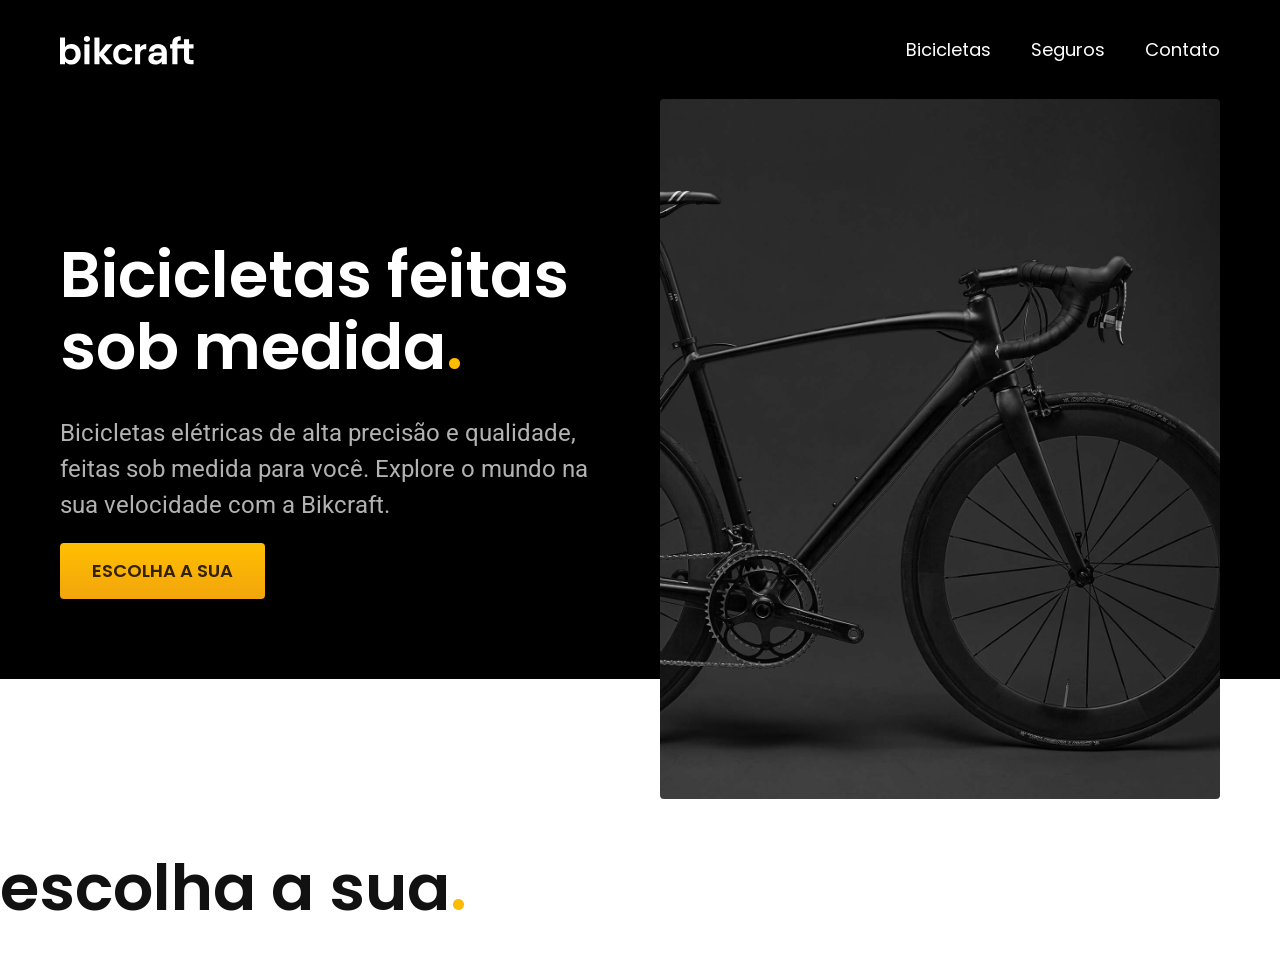
==== index.html @ b9578c93 "início do main e criação de css utilitário" ====
<!DOCTYPE html>
<html lang="pt-br">

<head>
    <meta charset="UTF-8">
    <meta name="viewport" content="width=device-width, initial-scale=1.0">
    <meta name="description"
        content="Bicicletas elétricas de alta precisão e qualidade, feitas sob medida para o cliente. Explore o mundo na sua velocidade com a Bikcraft.">
    <title>Bikcraft - Bicicletas Elétricas</title>
    <link rel="stylesheet" href="./css/style.css">
    <link rel="preconnect" href="https://fonts.googleapis.com">
    <link rel="preconnect" href="https://fonts.gstatic.com" crossorigin>
    <link href="https://fonts.googleapis.com/css2?family=Poppins:ital,wght@0,100;0,200;0,300;0,400;0,500;0,600;0,700;0,800;0,900;1,100;1,200;1,300;1,400;1,500;1,600;1,700;1,800;1,900&family=Roboto:ital,wght@0,100..900;1,100..900&display=swap" rel="stylesheet">
</head>

<body>
    <header class="header-bg">
        <div class="header">
            <a href="./">
                <img src="./img/bikcraft.svg" alt="Bikcraft">
            </a>

            <nav aria-label="primária">
                <ul class="header_menu cor-0">
                    <li><a href="./bicicletas.html">Bicicletas</a></li>
                    <li><a href="./seguros.html">Seguros</a></li>
                    <li><a href="./contato.html">Contato</a></li>
                </ul>
            </nav>
        </div>

    </header>
    <main class="introducao-bg">
        <div class="introducao">
            <div class="introducao_conteudo">
                <h1 class="texto-grande cor-0">Bicicletas feitas sob medida<span class="cor-p1">.</span></h1>
                <p class="texto-medio cor-5">Bicicletas elétricas de alta precisão e qualidade, feitas sob medida para você. Explore o mundo na sua velocidade com a Bikcraft.</p>
                <a class="button" href="./bicicletas.html">Escolha a sua</a>
            </div>
            <div>
                <img src="./img/fotos/introducao.jpg" alt="Bicicleta elétrica preta.">
            </div>
        </div>

    </main>

    <h2 class="texto-grande">escolha a sua<span class="cor-p1">.</span></h2>
</body>

</html>
---- css/style.css ----
@import "./global/global.css";
@import "./utilidades/tipografia.css";
@import "./utilidades/cores.css";

@import "./global/header.css";

/* Utilidades */

@import "./utilidades/componentes.css";

/* Home */

@import "./home/introducao.css";
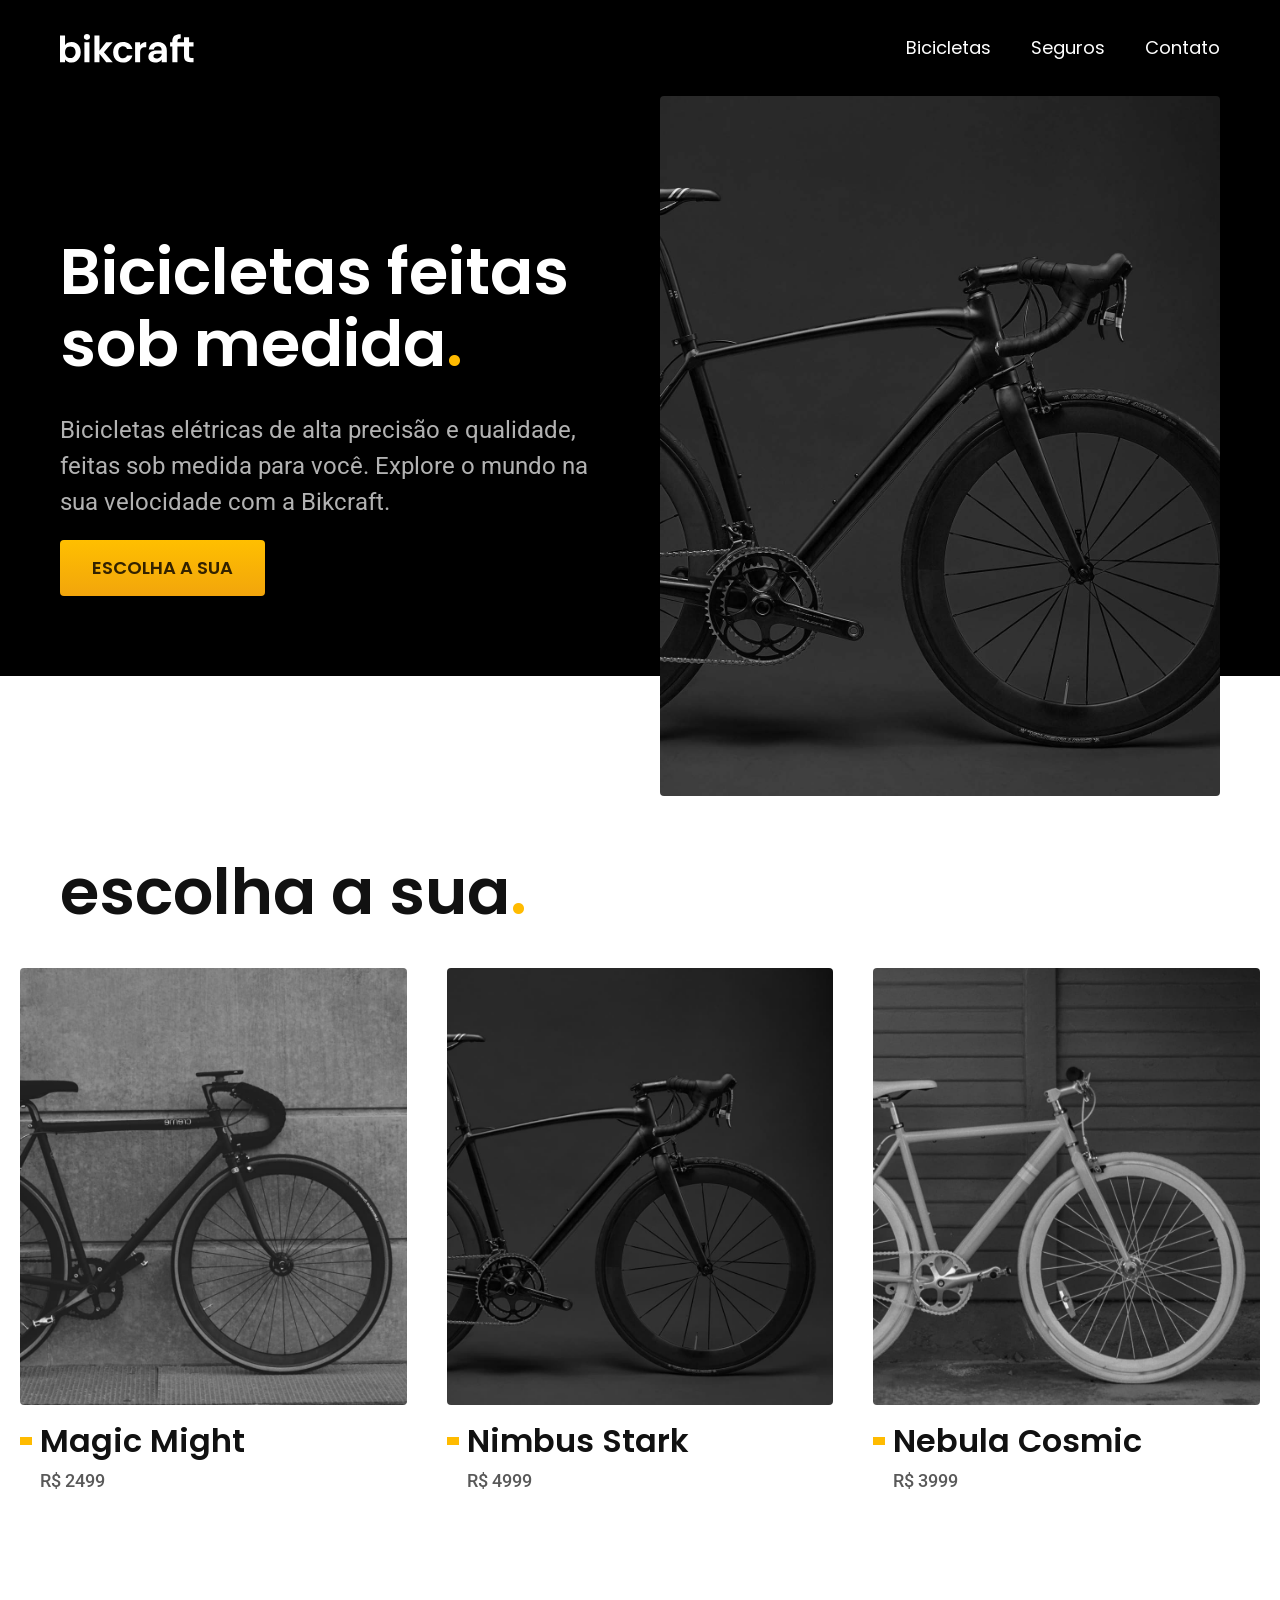
==== commit 01547e8b: "atualização de css reutilizavel e criação da lista de bicicletas da home" ====
--- a/index.html
+++ b/index.html
@@ -15,13 +15,13 @@
 
 <body>
     <header class="header-bg">
-        <div class="header">
+        <div class="container header">
             <a href="./">
                 <img src="./img/bikcraft.svg" alt="Bikcraft">
             </a>
 
             <nav aria-label="primária">
-                <ul class="header_menu cor-0">
+                <ul class="header_menu font-1-m cor-0">
                     <li><a href="./bicicletas.html">Bicicletas</a></li>
                     <li><a href="./seguros.html">Seguros</a></li>
                     <li><a href="./contato.html">Contato</a></li>
@@ -31,10 +31,10 @@
 
     </header>
     <main class="introducao-bg">
-        <div class="introducao">
+        <div class="container introducao">
             <div class="introducao_conteudo">
-                <h1 class="texto-grande cor-0">Bicicletas feitas sob medida<span class="cor-p1">.</span></h1>
-                <p class="texto-medio cor-5">Bicicletas elétricas de alta precisão e qualidade, feitas sob medida para você. Explore o mundo na sua velocidade com a Bikcraft.</p>
+                <h1 class="font-1-xxl cor-0">Bicicletas feitas sob medida<span class="cor-p1">.</span></h1>
+                <p class="font-2-l cor-5">Bicicletas elétricas de alta precisão e qualidade, feitas sob medida para você. Explore o mundo na sua velocidade com a Bikcraft.</p>
                 <a class="button" href="./bicicletas.html">Escolha a sua</a>
             </div>
             <div>
@@ -44,7 +44,33 @@
 
     </main>
 
-    <h2 class="texto-grande">escolha a sua<span class="cor-p1">.</span></h2>
+    <article class="bicicletas-lista">
+        <h2 class="container font-1-xxl">escolha a sua<span class="cor-p1">.</span></h2>
+        <ul>
+            <li>
+                <a href="./bicicletas/magic.html">
+                    <img src="./img/bicicletas/magic-home.jpg" alt="Bicicleta preta">
+                    <h3 class="font-1-xl">Magic Might</h3>
+                    <span class="font-2-m cor-8">R$ 2499</span>
+                </a>
+            </li>
+            <li>
+                <a href="./bicicletas/nimbus.html">
+                    <img src="./img/bicicletas/nimbus-home.jpg" alt="Bicicleta preta">
+                    <h3 class="font-1-xl">Nimbus Stark</h3>
+                    <span class="font-2-m cor-8">R$ 4999</span>
+                </a>
+            </li>
+            <li>
+                <a href="./bicicletas/nebula.html">
+                    <img src="./img/bicicletas/nebula-home.jpg" alt="Bicicleta branca">
+                    <h3 class="font-1-xl">Nebula Cosmic</h3>
+                    <span class="font-2-m cor-8">R$ 3999</span>
+                </a>
+            </li>
+        </ul>
+    </article>
+    
 </body>
 
 </html>
--- a/css/style.css
+++ b/css/style.css
@@ -5,9 +5,10 @@
 @import "./global/header.css";
 
 /* Utilidades */
-
 @import "./utilidades/componentes.css";
 
 /* Home */
+@import "./home/introducao.css";
 
-@import "./home/introducao.css";
+/* Bicicletas */
+@import "./bicicletas/bicicletas-lista.css";
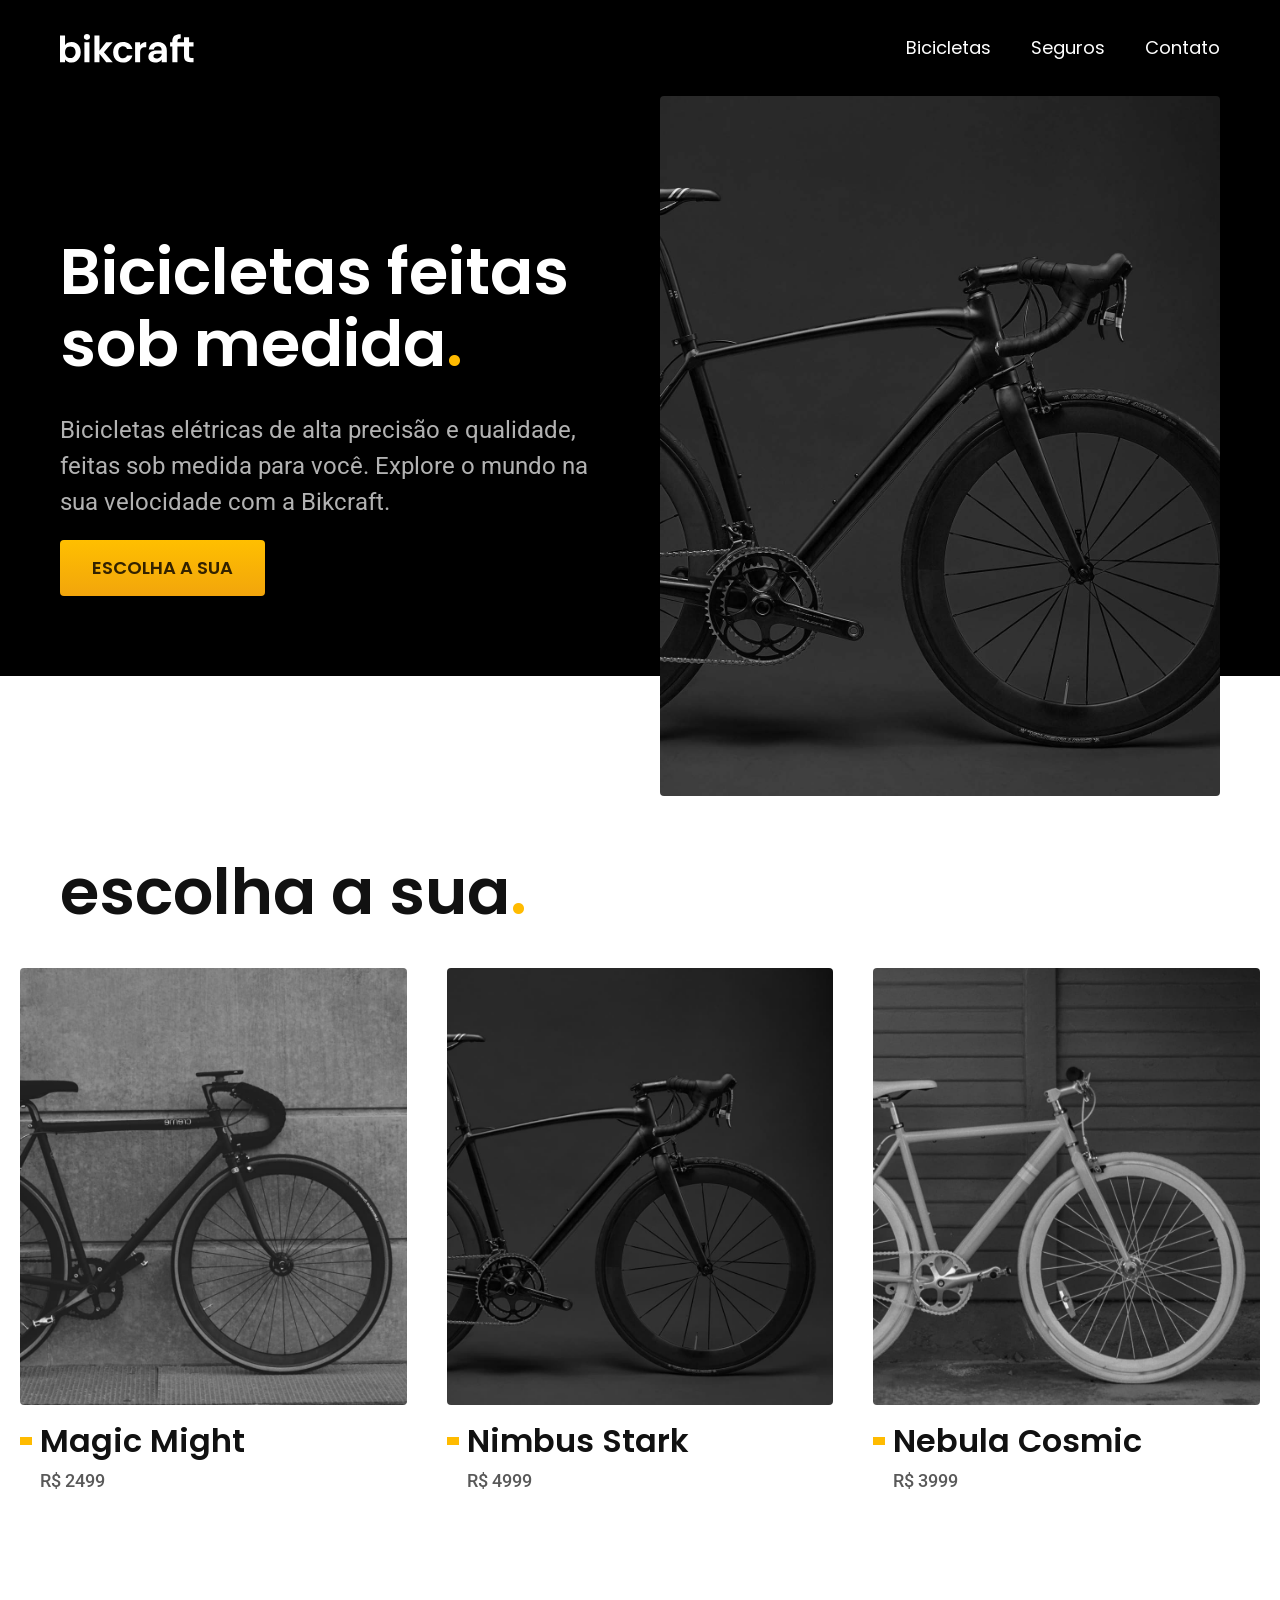
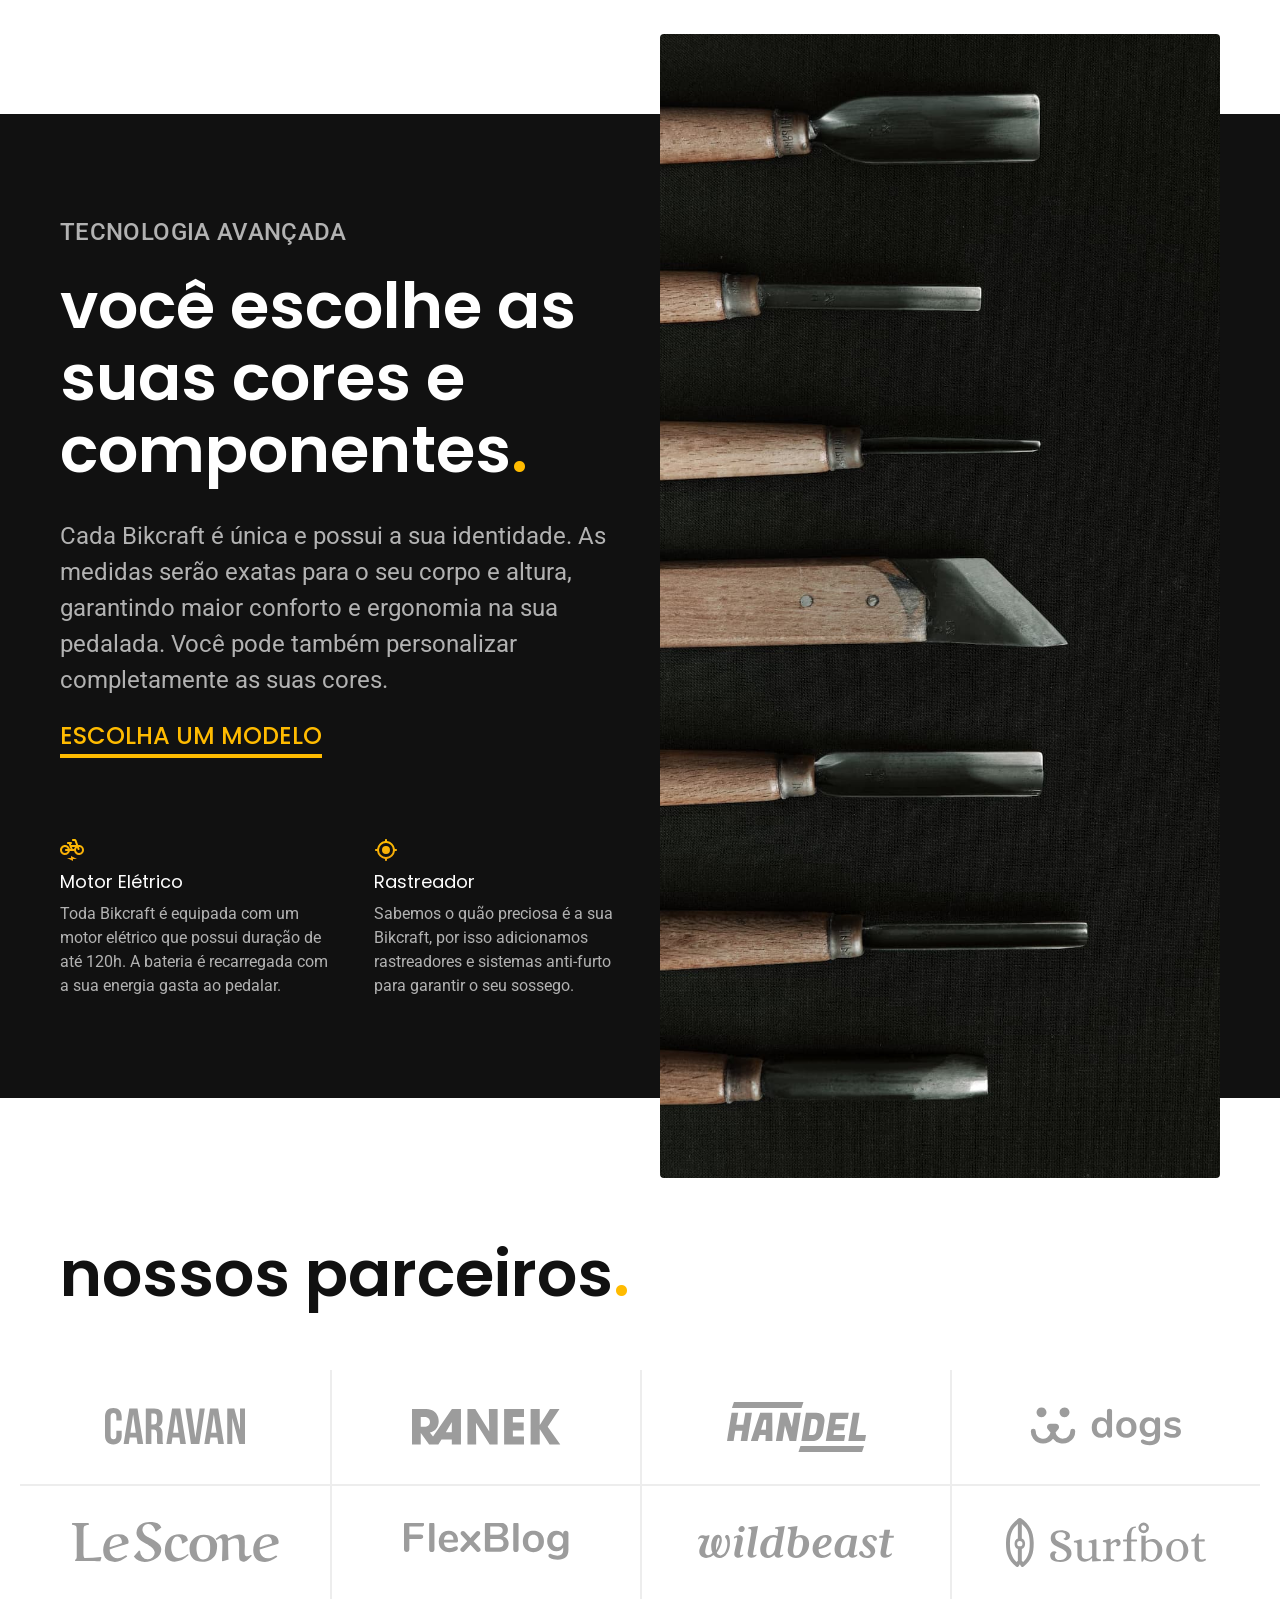
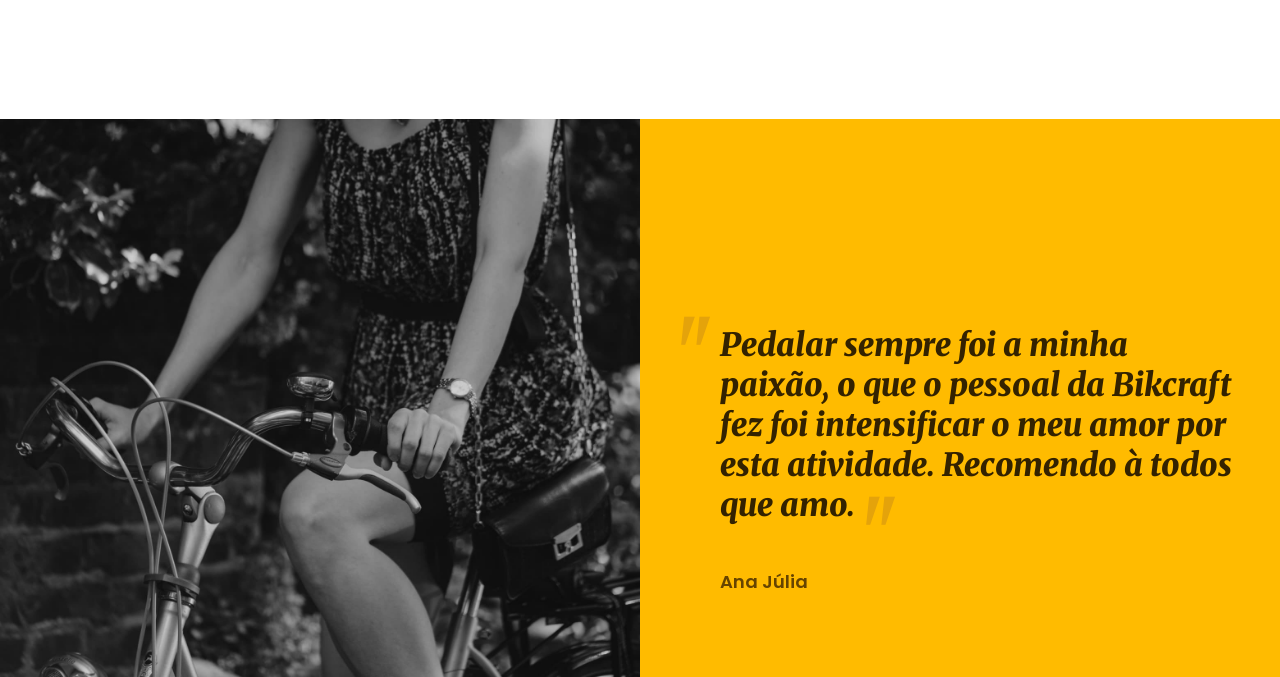
==== commit 8efa004d: "fim da parte tecnologia, parceiros e depoimento" ====
--- a/index.html
+++ b/index.html
@@ -9,8 +9,8 @@
     <title>Bikcraft - Bicicletas Elétricas</title>
     <link rel="stylesheet" href="./css/style.css">
     <link rel="preconnect" href="https://fonts.googleapis.com">
-    <link rel="preconnect" href="https://fonts.gstatic.com" crossorigin>
-    <link href="https://fonts.googleapis.com/css2?family=Poppins:ital,wght@0,100;0,200;0,300;0,400;0,500;0,600;0,700;0,800;0,900;1,100;1,200;1,300;1,400;1,500;1,600;1,700;1,800;1,900&family=Roboto:ital,wght@0,100..900;1,100..900&display=swap" rel="stylesheet">
+<link rel="preconnect" href="https://fonts.gstatic.com" crossorigin>
+<link href="https://fonts.googleapis.com/css2?family=Merriweather:ital,opsz,wght@0,18..144,300..900;1,18..144,300..900&family=Poppins:ital,wght@0,100;0,200;0,300;0,400;0,500;0,600;0,700;0,800;0,900;1,100;1,200;1,300;1,400;1,500;1,600;1,700;1,800;1,900&family=Roboto:ital,wght@0,100..900;1,100..900&display=swap" rel="stylesheet">
 </head>
 
 <body>
@@ -70,6 +70,59 @@
             </li>
         </ul>
     </article>
+
+    <article class="tecnologia-bg">
+        <div class="container tecnologia">
+            <div class="tecnologia_conteudo">
+                <span class="tecnologia_conteudo_span font-2-l-b cor-5">Tecnologia Avançada</span>
+                <h2 class="tecnologia_conteudo_title font-1-xxl cor-0">você escolhe as suas cores e componentes<span class="cor-p1">.</span></h2>
+                <p class="tecnologia_conteudo_text font-2-l cor-5">Cada Bikcraft é única e possui a sua identidade. As medidas serão exatas para o seu corpo e altura, garantindo maior conforto e ergonomia na sua pedalada. Você pode também personalizar completamente as suas cores.</p>
+                <a class="tecnologia_conteudo_link" href="./bicicletas.html">Escolha um modelo</a>
+                <div class="tecnologia_conteudo_vantagens">
+                    <div>
+                        <img class="tecnologia_conteudo_vantagens_image" src="./img/icones/eletrica.svg" alt="">
+                        <h3 class="tecnologia_conteudo_vantagens_title font-1-m cor-0">Motor Elétrico</h3>
+                        <p class="font-2-s cor-5">Toda Bikcraft é equipada com um motor elétrico que possui duração de até 120h. A bateria é recarregada com a sua energia gasta ao pedalar.</p>
+                    </div>
+                    <div>
+                        <img class="tecnologia_conteudo_vantagens_image" src="./img/icones/rastreador.svg" alt="">
+                        <h3 class="tecnologia_conteudo_vantagens_title font-1-m cor-0">Rastreador</h3>
+                        <p class="font-2-s cor-5">Sabemos o quão preciosa é a sua Bikcraft, por isso adicionamos rastreadores e sistemas anti-furto para garantir o seu sossego.</p>
+                    </div>
+                </div>
+            </div>
+            <div class="tecnologia_image">
+                <img src="./img/fotos/tecnologia.jpg" alt="">
+            </div>
+
+        </div>
+    </article>
+    <section class="parceiros" aria-label="Nossos Parceiros">
+        <h2 class="container font-1-xxl">nossos parceiros<span class="cor-p1">.</span></h2>
+        <ul>
+            <li><img src="./img/parceiros/caravan.svg" alt="Caravan"></li>
+            <li><img src="./img/parceiros/ranek.svg" alt="Ranek"></li>
+            <li><img src="./img/parceiros/handel.svg" alt="Handel"></li>
+            <li><img src="./img/parceiros/dogs.svg" alt="Dogs"></li>
+            <li><img src="./img/parceiros/lescone.svg" alt="LeScone"></li>
+            <li><img src="./img/parceiros/flexblog.svg" alt="FlexBlog"></li>
+            <li><img src="./img/parceiros/wildbeast.svg" alt="Wildbeast"></li>
+            <li><img src="./img/parceiros/surfbot.svg" alt="Surfbot"></li>
+        </ul>
+        
+    </section>
+    <section class="depoimento" aria-label="Depoimento">
+        <div>
+            <img src="./img/fotos/depoimento.jpg" alt="Pessoa pedalando uma bicicleta Bikcraft">
+        </div>
+        <div class="depoimento_conteudo">
+            <blockquote class="font-1-xl cor-p5">
+                <p>Pedalar sempre foi a minha paixão, o que o pessoal da Bikcraft fez foi intensificar o meu amor por esta atividade. Recomendo à todos que amo.
+                </p>
+                <span class="font-1-m-b cor-p4">Ana Júlia</span>
+            </blockquote>
+        </div>
+    </section>
     
 </body>
 
--- a/css/style.css
+++ b/css/style.css
@@ -9,6 +9,9 @@
 
 /* Home */
 @import "./home/introducao.css";
+@import "./home/tecnologia.css";
+@import "./home/parceiros.css";
+@import "./home/depoimento.css";
 
 /* Bicicletas */
 @import "./bicicletas/bicicletas-lista.css";
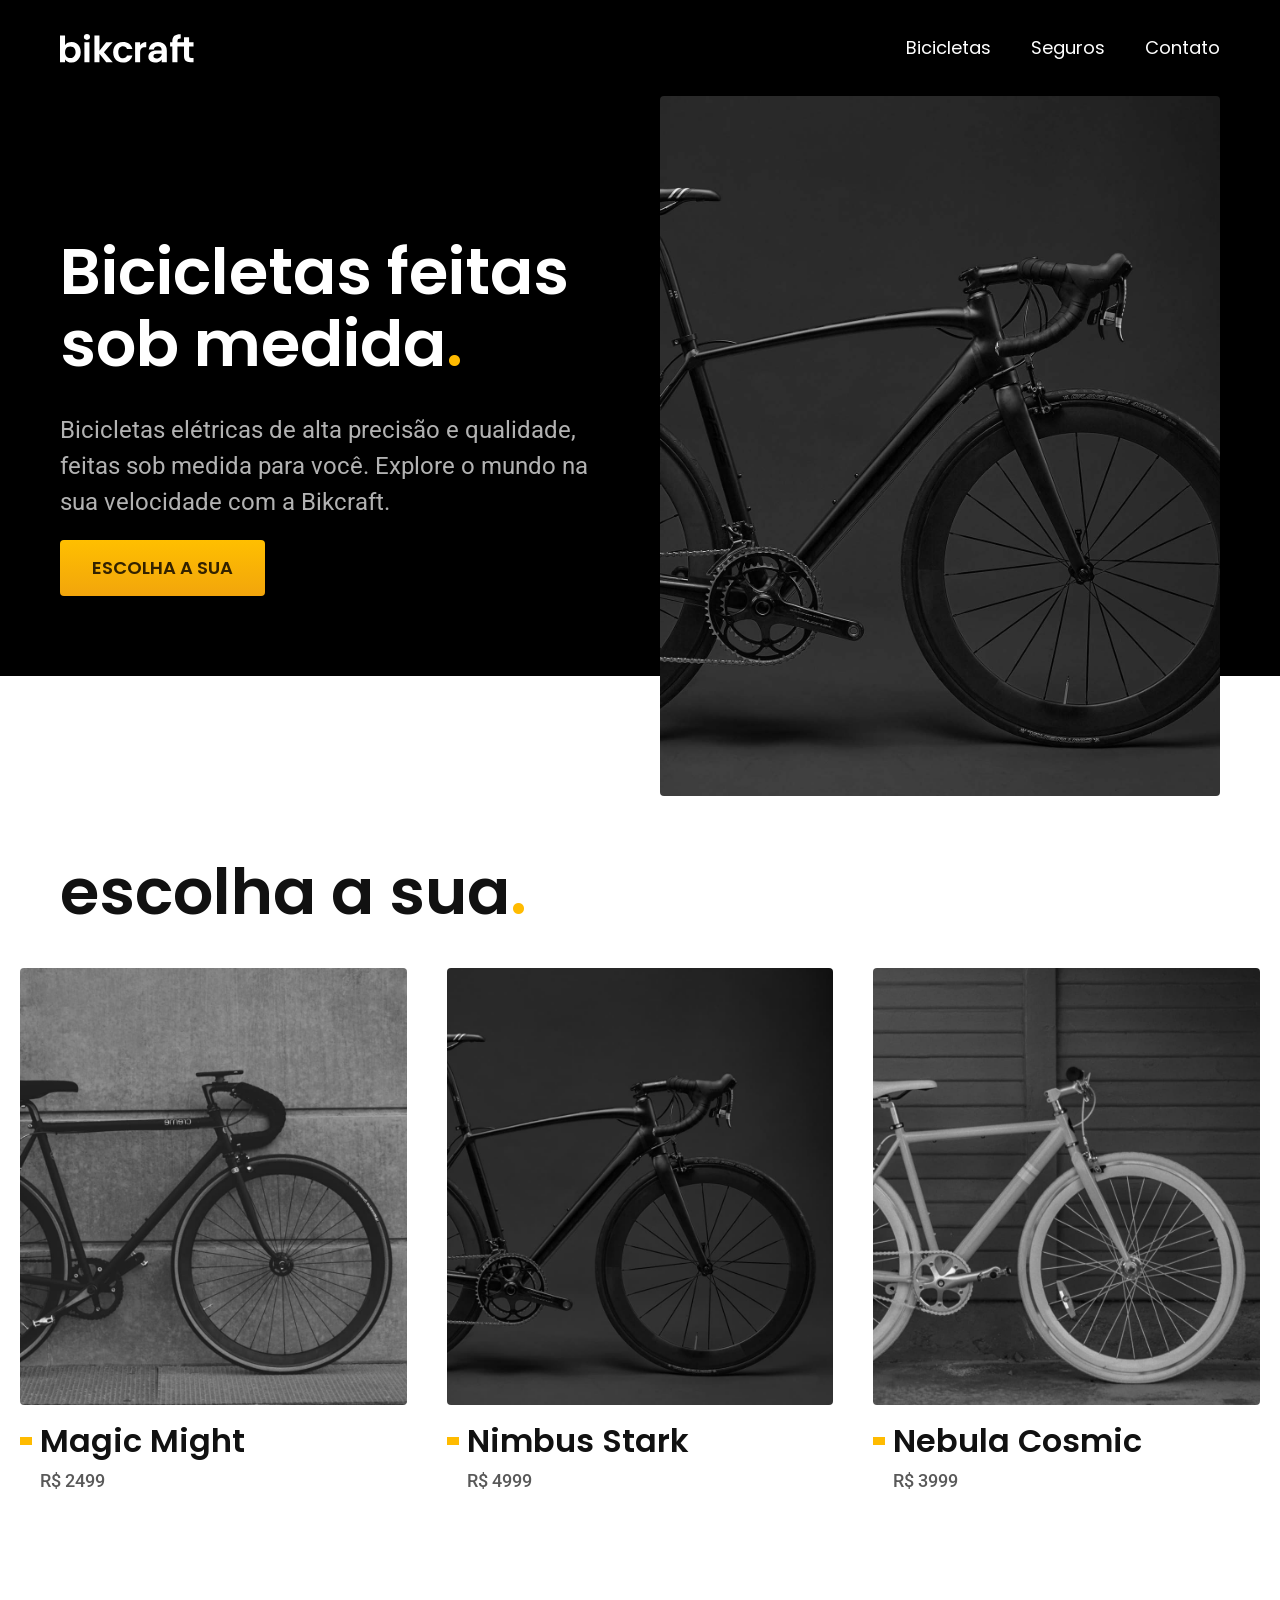
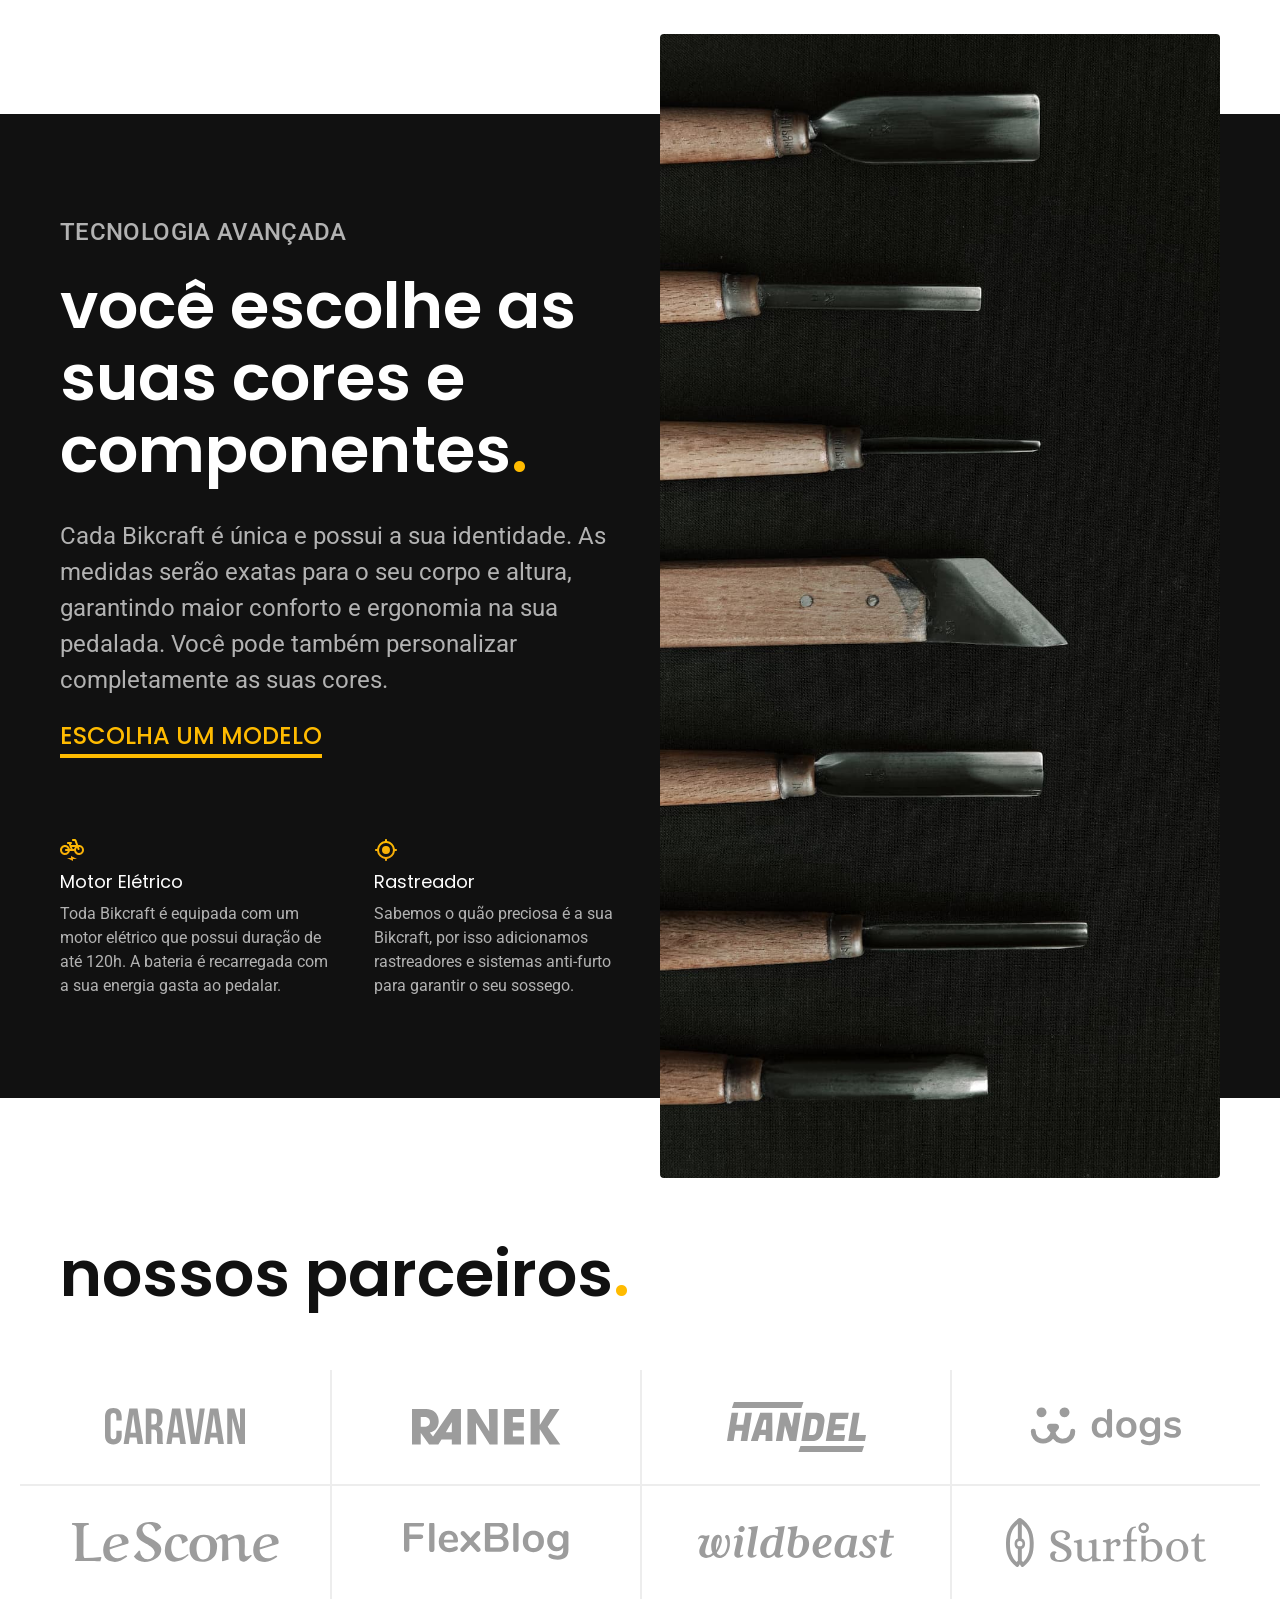
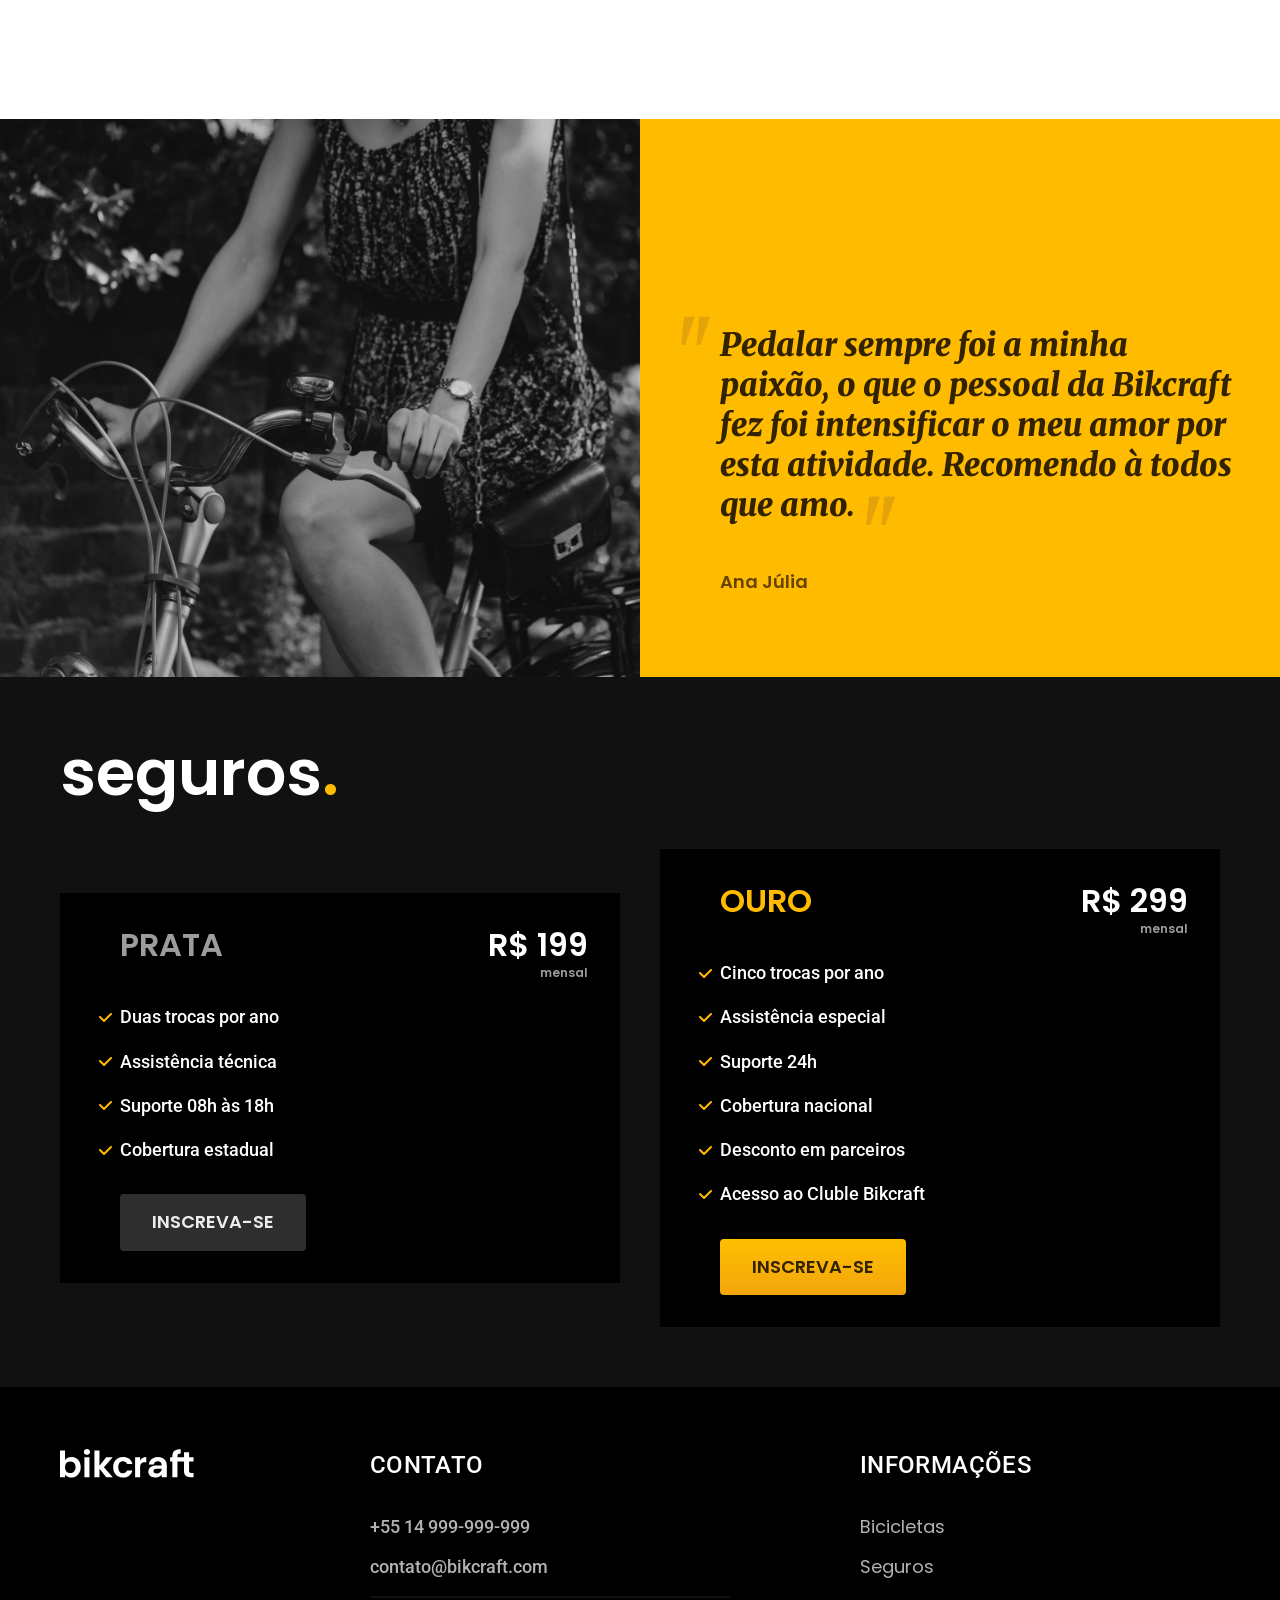
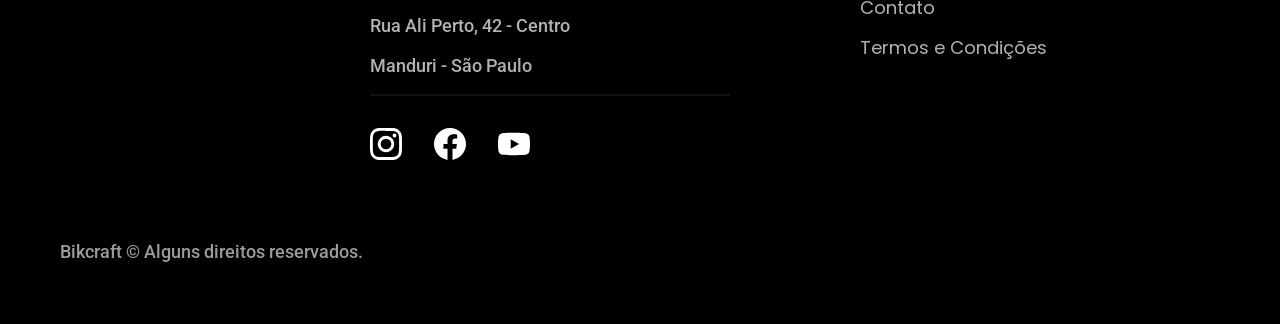
==== commit 494af4ae: "fim da página principal do site" ====
--- a/index.html
+++ b/index.html
@@ -9,15 +9,15 @@
     <title>Bikcraft - Bicicletas Elétricas</title>
     <link rel="stylesheet" href="./css/style.css">
     <link rel="preconnect" href="https://fonts.googleapis.com">
-<link rel="preconnect" href="https://fonts.gstatic.com" crossorigin>
-<link href="https://fonts.googleapis.com/css2?family=Merriweather:ital,opsz,wght@0,18..144,300..900;1,18..144,300..900&family=Poppins:ital,wght@0,100;0,200;0,300;0,400;0,500;0,600;0,700;0,800;0,900;1,100;1,200;1,300;1,400;1,500;1,600;1,700;1,800;1,900&family=Roboto:ital,wght@0,100..900;1,100..900&display=swap" rel="stylesheet">
+    <link rel="preconnect" href="https://fonts.gstatic.com" crossorigin>
+    <link href="https://fonts.googleapis.com/css2?family=Merriweather:ital,opsz,wght@0,18..144,300..900;1,18..144,300..900&family=Poppins:ital,wght@0,100;0,200;0,300;0,400;0,500;0,600;0,700;0,800;0,900;1,100;1,200;1,300;1,400;1,500;1,600;1,700;1,800;1,900&family=Roboto:ital,wght@0,100..900;1,100..900&display=swap" rel="stylesheet">
 </head>
 
 <body>
     <header class="header-bg">
         <div class="container header">
             <a href="./">
-                <img src="./img/bikcraft.svg" alt="Bikcraft">
+                <img src="./img/bikcraft.svg" alt="logo bikcraft">
             </a>
 
             <nav aria-label="primária">
@@ -30,6 +30,7 @@
         </div>
 
     </header>
+
     <main class="introducao-bg">
         <div class="container introducao">
             <div class="introducao_conteudo">
@@ -97,6 +98,7 @@
 
         </div>
     </article>
+
     <section class="parceiros" aria-label="Nossos Parceiros">
         <h2 class="container font-1-xxl">nossos parceiros<span class="cor-p1">.</span></h2>
         <ul>
@@ -111,6 +113,7 @@
         </ul>
         
     </section>
+
     <section class="depoimento" aria-label="Depoimento">
         <div>
             <img src="./img/fotos/depoimento.jpg" alt="Pessoa pedalando uma bicicleta Bikcraft">
@@ -123,6 +126,75 @@
             </blockquote>
         </div>
     </section>
+
+    <article class="seguros-bg">
+        <div class="container seguros">
+            <h2 class="font-1-xxl cor-0">seguros<span class="cor-p1">.</span></h2>
+            <div class="seguros_item">
+                <h3 class="font-1-xl cor-6">PRATA</h3>
+                <span class="font-1-xl cor-0">R$ 199<span class="font-1-xs cor-6">mensal</span></span>
+                <ul class="font-2-m cor-0">
+                    <li>Duas trocas por ano</li>
+                    <li>Assistência técnica</li>
+                    <li>Suporte 08h às 18h</li>
+                    <li>Cobertura estadual</li>
+                </ul>
+                <a class="button button-prata" href="./orcamento.html">Inscreva-se</a>
+            </div>
+            <div class="seguros_item">
+                <h3 class="font-1-xl cor-p1">OURO</h3>
+                <span class="font-1-xl cor-0">R$ 299<span class="font-1-xs cor-6">mensal</span></span>
+                <ul class="font-2-m cor-0">
+                    <li>Cinco trocas por ano</li>
+                    <li>Assistência especial</li>
+                    <li>Suporte 24h</li>
+                    <li>Cobertura nacional</li>
+                    <li>Desconto em parceiros</li>
+                    <li>Acesso ao Cluble Bikcraft</li>
+                </ul>
+                <a class="button" href="./orcamento.html">Inscreva-se</a>
+            </div>
+            
+        </div>
+    </article>
+
+    <footer class="footer-bg">
+        <div class="container footer">
+            <img class="footer_image" src="./img/bikcraft.svg" alt="logo bikcraft">
+            <div class="footer_contato">
+                <h3 class="font-2-l-b cor-0">Contato</h3>
+                <ul class="font-2-m cor-5">
+                    <li><a href="tel:+5514999999999">+55 14 999-999-999</a></li>
+                    <li><a href="mailto:contato@bikcraft.com">contato@bikcraft.com</a></li>
+                    <li>Rua Ali Perto, 42 - Centro</li>
+                    <li>Manduri - São Paulo</li>
+                </ul>
+                <div class="footer_contato_redes">
+                    <a href="">
+                        <img src="./img/redes/instagram.svg" alt="Instagram">
+                    </a>
+                    <a href="">
+                        <img src="./img/redes/facebook.svg" alt="Facebook">
+                    </a>
+                    <a href="">
+                        <img src="./img/redes/youtube.svg" alt="Youtube">
+                    </a>
+                </div>
+            </div>
+            <div class="footer_info">
+                <h3 class="font-2-l-b cor-0">Informações</h3>
+                <nav>
+                    <ul class="font-1-m cor-5">
+                        <li><a href="./bicicletas.html">Bicicletas</a></li>
+                        <li><a href="./seguros.html">Seguros</a></li>
+                        <li><a href="./contato.html">Contato</a></li>
+                        <li><a href="./termos.html">Termos e Condições</a></li>
+                    </ul>
+                </nav>
+            </div>
+            <p class="footer_copy font-2-m cor-6">Bikcraft &copy; Alguns direitos reservados.</p>
+        </div>
+    </footer>
     
 </body>
 
--- a/css/style.css
+++ b/css/style.css
@@ -2,7 +2,11 @@
 @import "./utilidades/tipografia.css";
 @import "./utilidades/cores.css";
 
+/* Header */
 @import "./global/header.css";
+
+/* Footer */
+@import "./global/footer.css";
 
 /* Utilidades */
 @import "./utilidades/componentes.css";
@@ -14,4 +18,7 @@
 @import "./home/depoimento.css";
 
 /* Bicicletas */
-@import "./bicicletas/bicicletas-lista.css";+@import "./bicicletas/bicicletas-lista.css";
+
+/* Seguros */
+@import "./seguros/seguros.css";
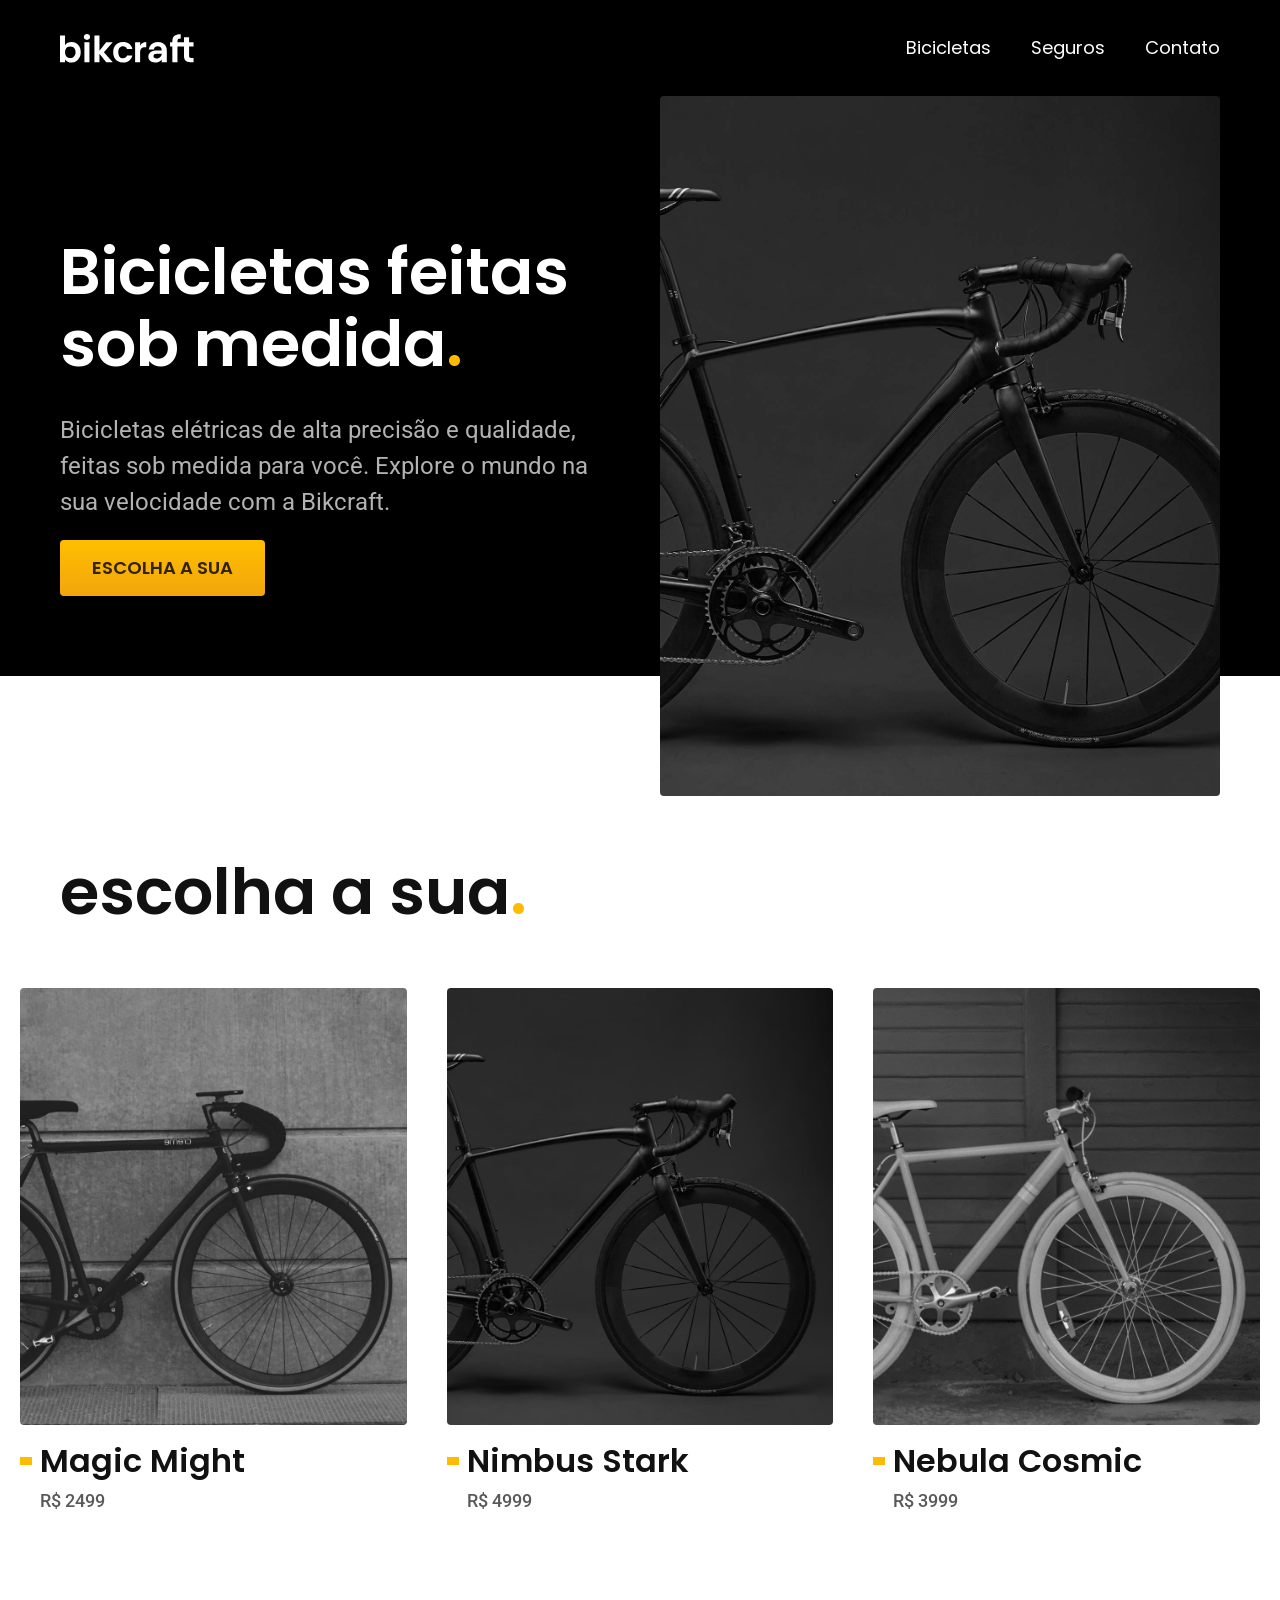
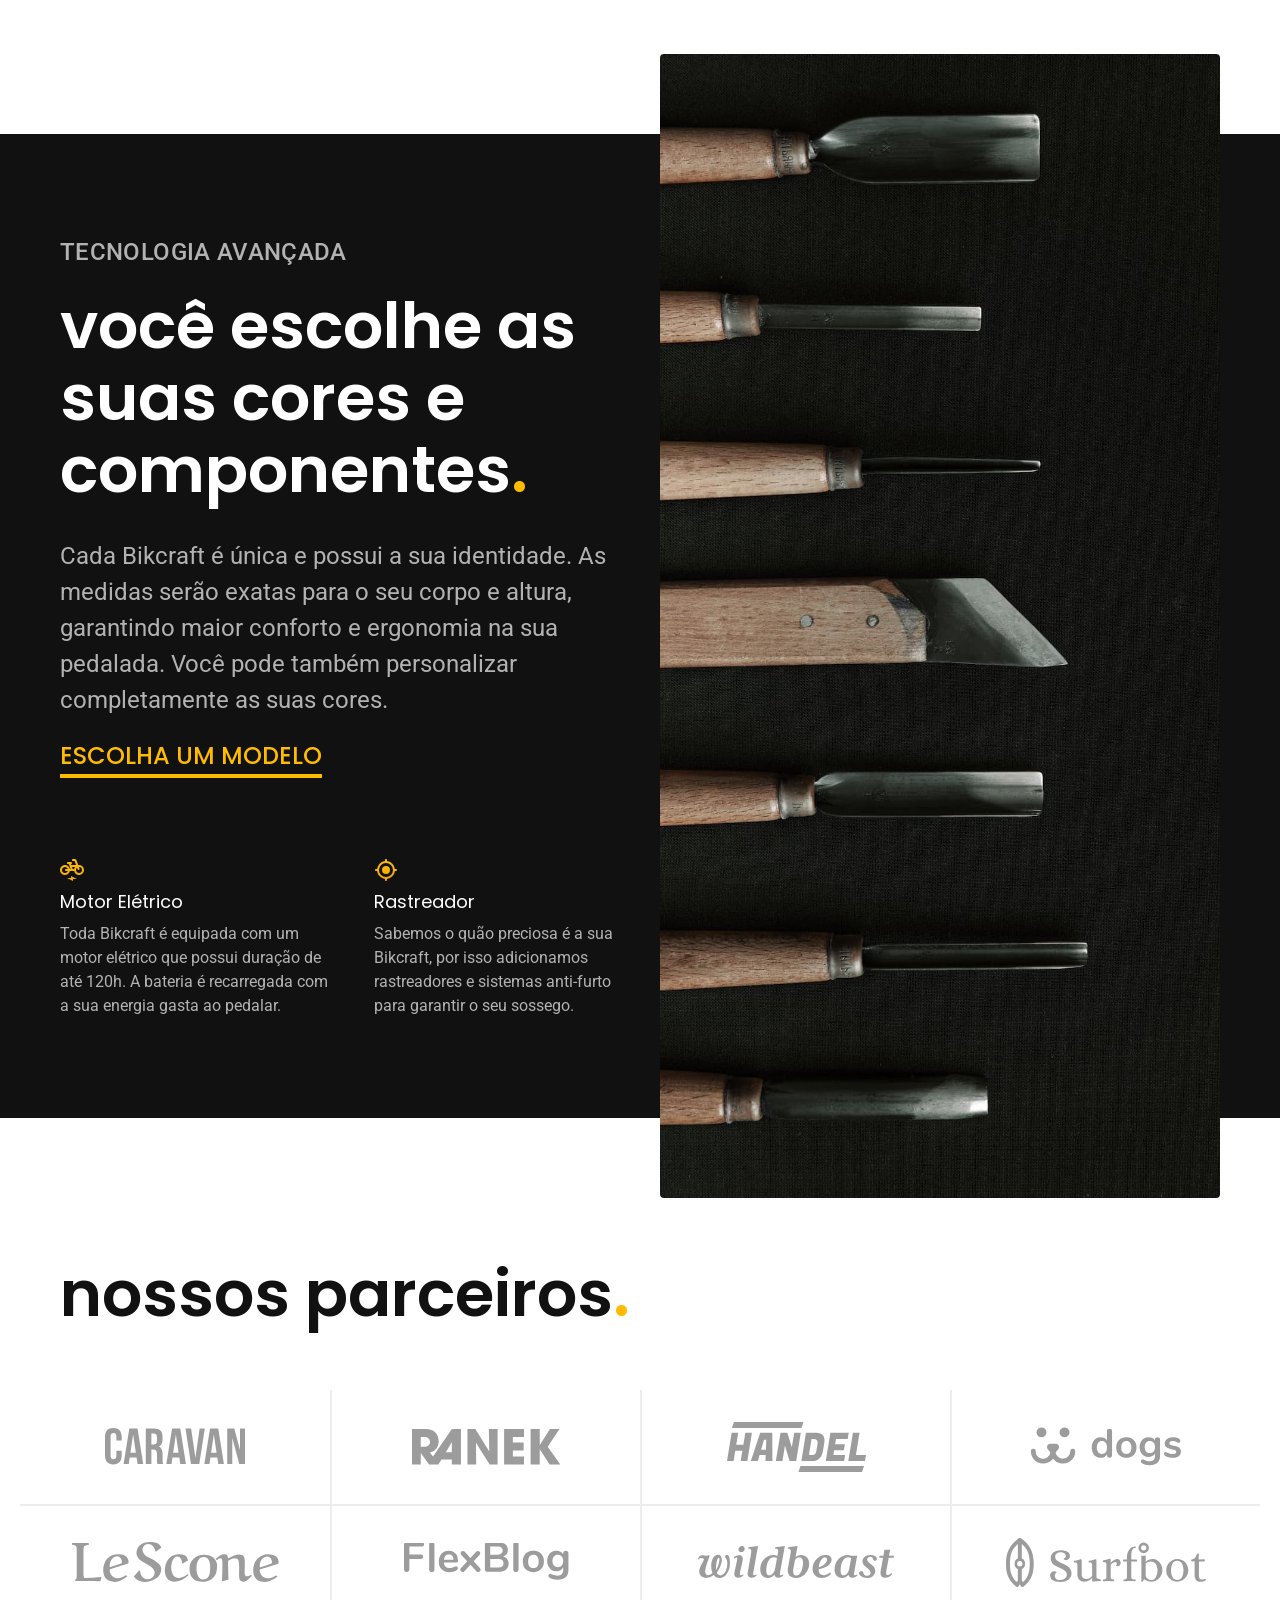
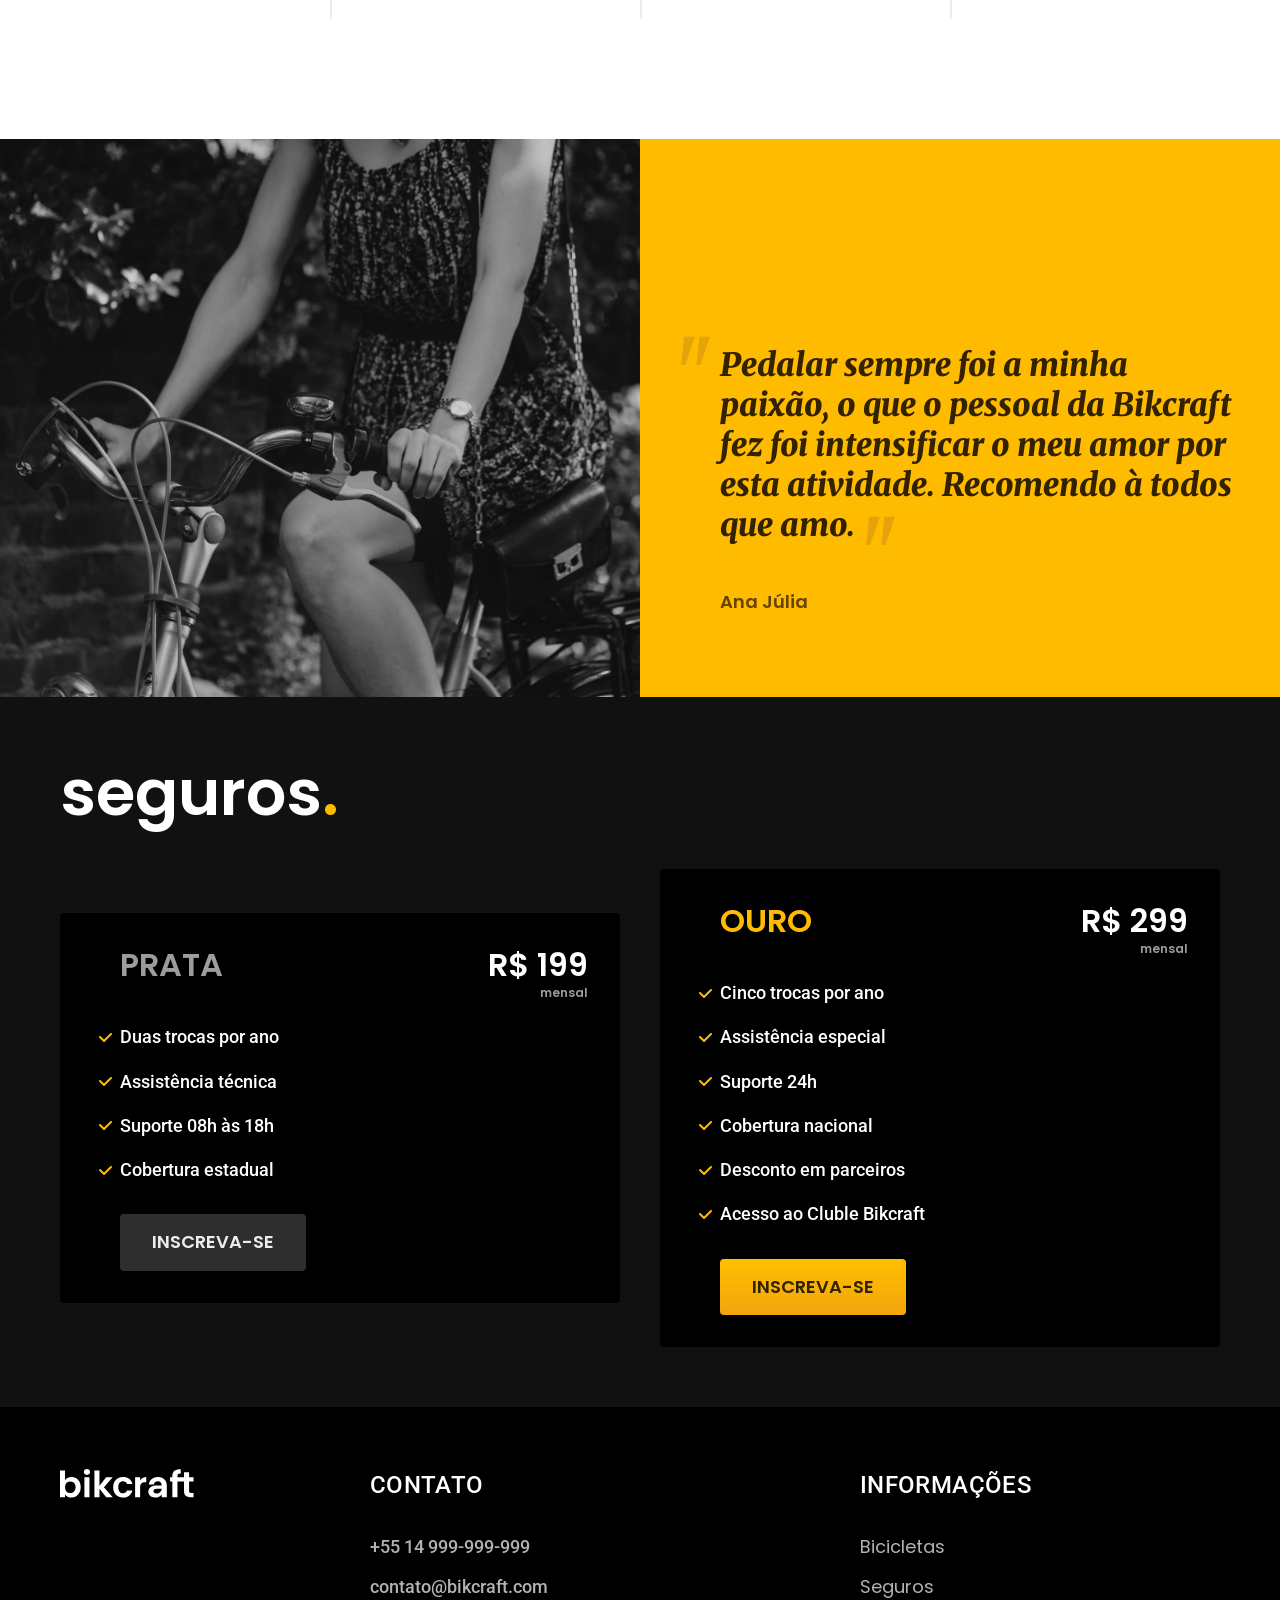
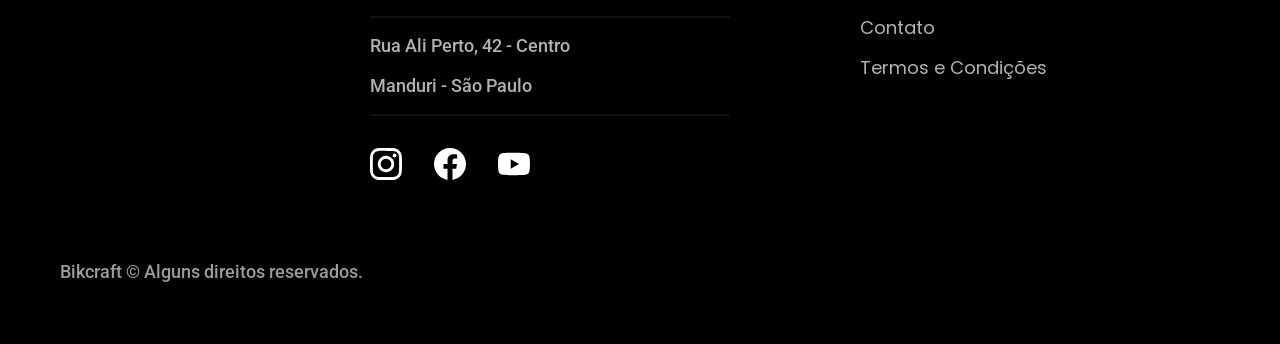
==== commit 44789fd9: "criação das páginas específicas das bicicletas" ====
--- a/index.html
+++ b/index.html
@@ -13,10 +13,10 @@
     <link href="https://fonts.googleapis.com/css2?family=Merriweather:ital,opsz,wght@0,18..144,300..900;1,18..144,300..900&family=Poppins:ital,wght@0,100;0,200;0,300;0,400;0,500;0,600;0,700;0,800;0,900;1,100;1,200;1,300;1,400;1,500;1,600;1,700;1,800;1,900&family=Roboto:ital,wght@0,100..900;1,100..900&display=swap" rel="stylesheet">
 </head>
 
-<body>
+<body id="home">
     <header class="header-bg">
         <div class="container header">
-            <a href="./">
+            <a href="./index.html">
                 <img src="./img/bikcraft.svg" alt="logo bikcraft">
             </a>
 
@@ -160,7 +160,9 @@
 
     <footer class="footer-bg">
         <div class="container footer">
-            <img class="footer_image" src="./img/bikcraft.svg" alt="logo bikcraft">
+            <a class="footer_logo" href="./index.html">
+                <img class="footer_image" src="./img/bikcraft.svg" alt="logo bikcraft">
+            </a>
             <div class="footer_contato">
                 <h3 class="font-2-l-b cor-0">Contato</h3>
                 <ul class="font-2-m cor-5">
--- a/css/style.css
+++ b/css/style.css
@@ -19,6 +19,16 @@
 
 /* Bicicletas */
 @import "./bicicletas/bicicletas-lista.css";
+@import "./bicicletas/bicicletas.css";
+
+/* Bicicleta */
+@import "./bicicleta/bicicleta.css";
+@import "./bicicleta/bicicleta-seguro.css";
 
 /* Seguros */
-@import "./seguros/seguros.css";+@import "./seguros/seguros.css";
+@import "./seguros/vantagens.css";
+@import "./seguros/perguntas.css";
+
+/* Termos e Condições */
+@import "./termos/termos.css";
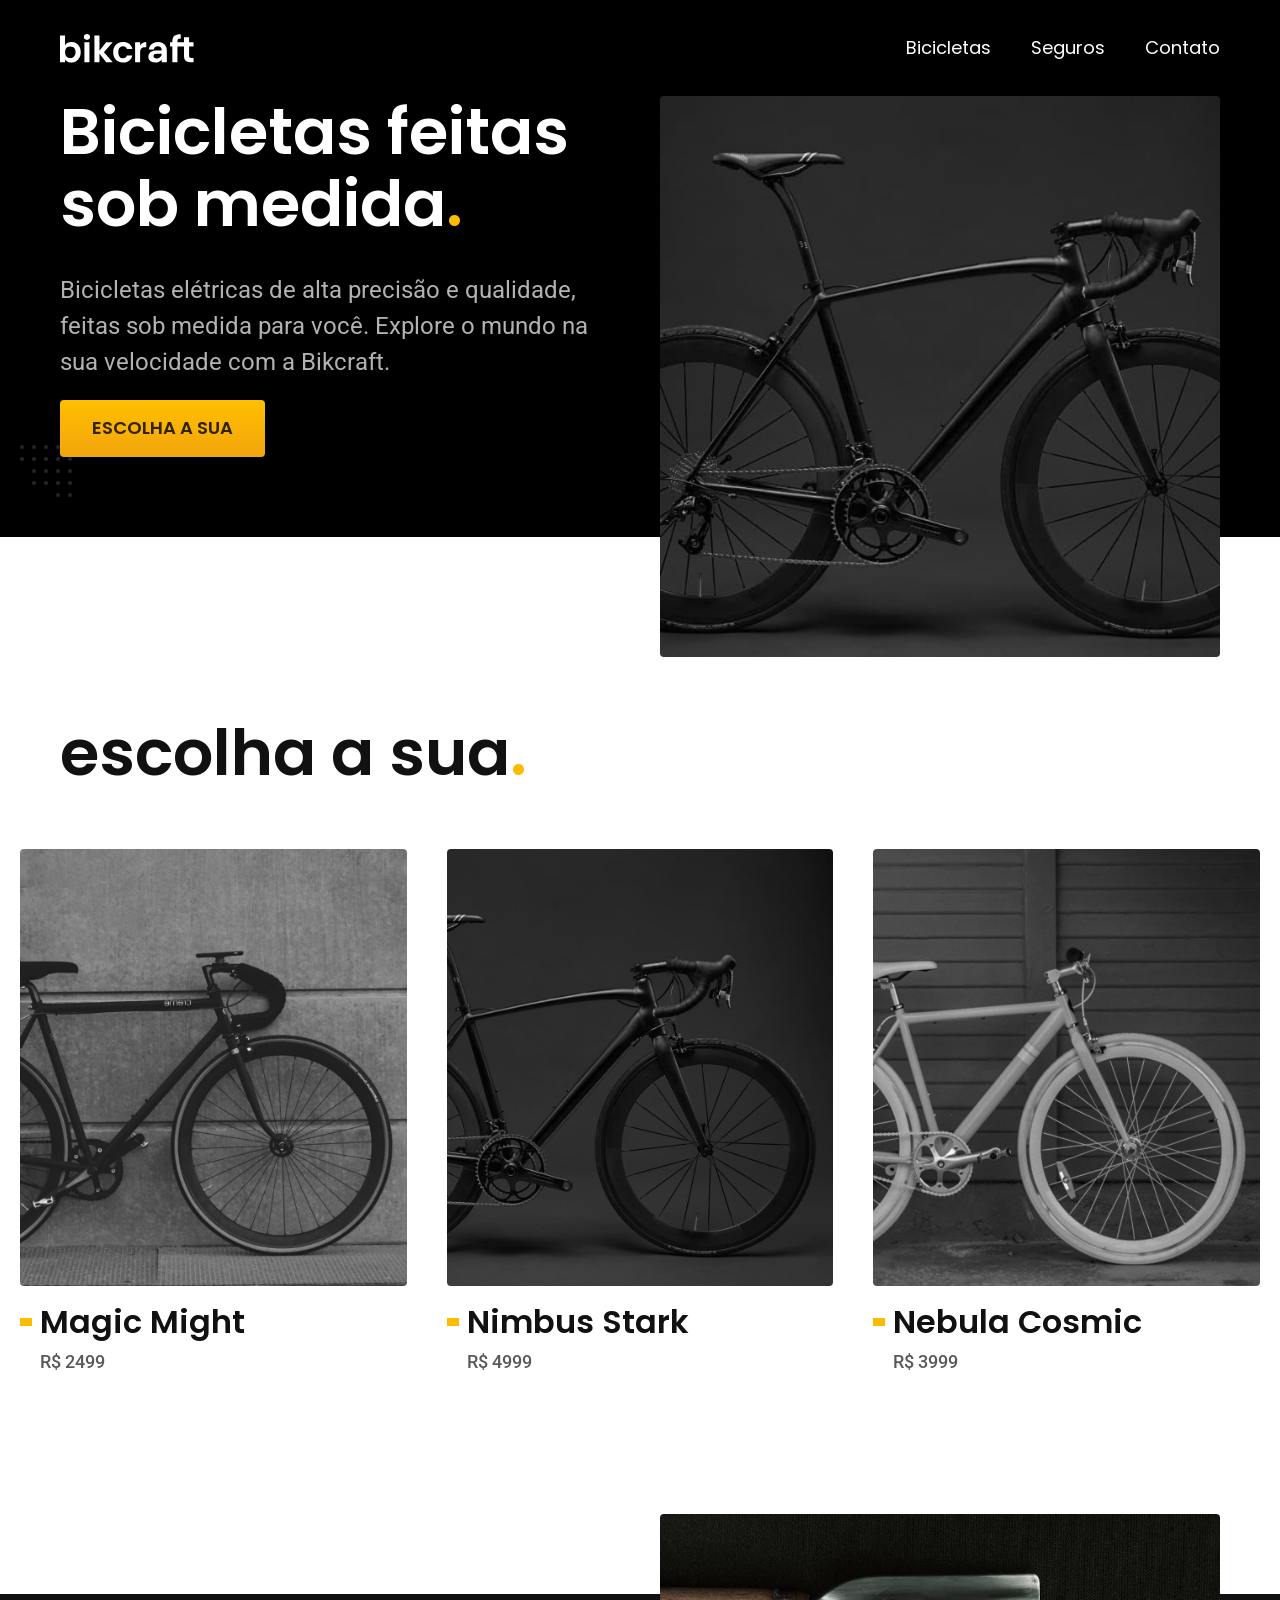
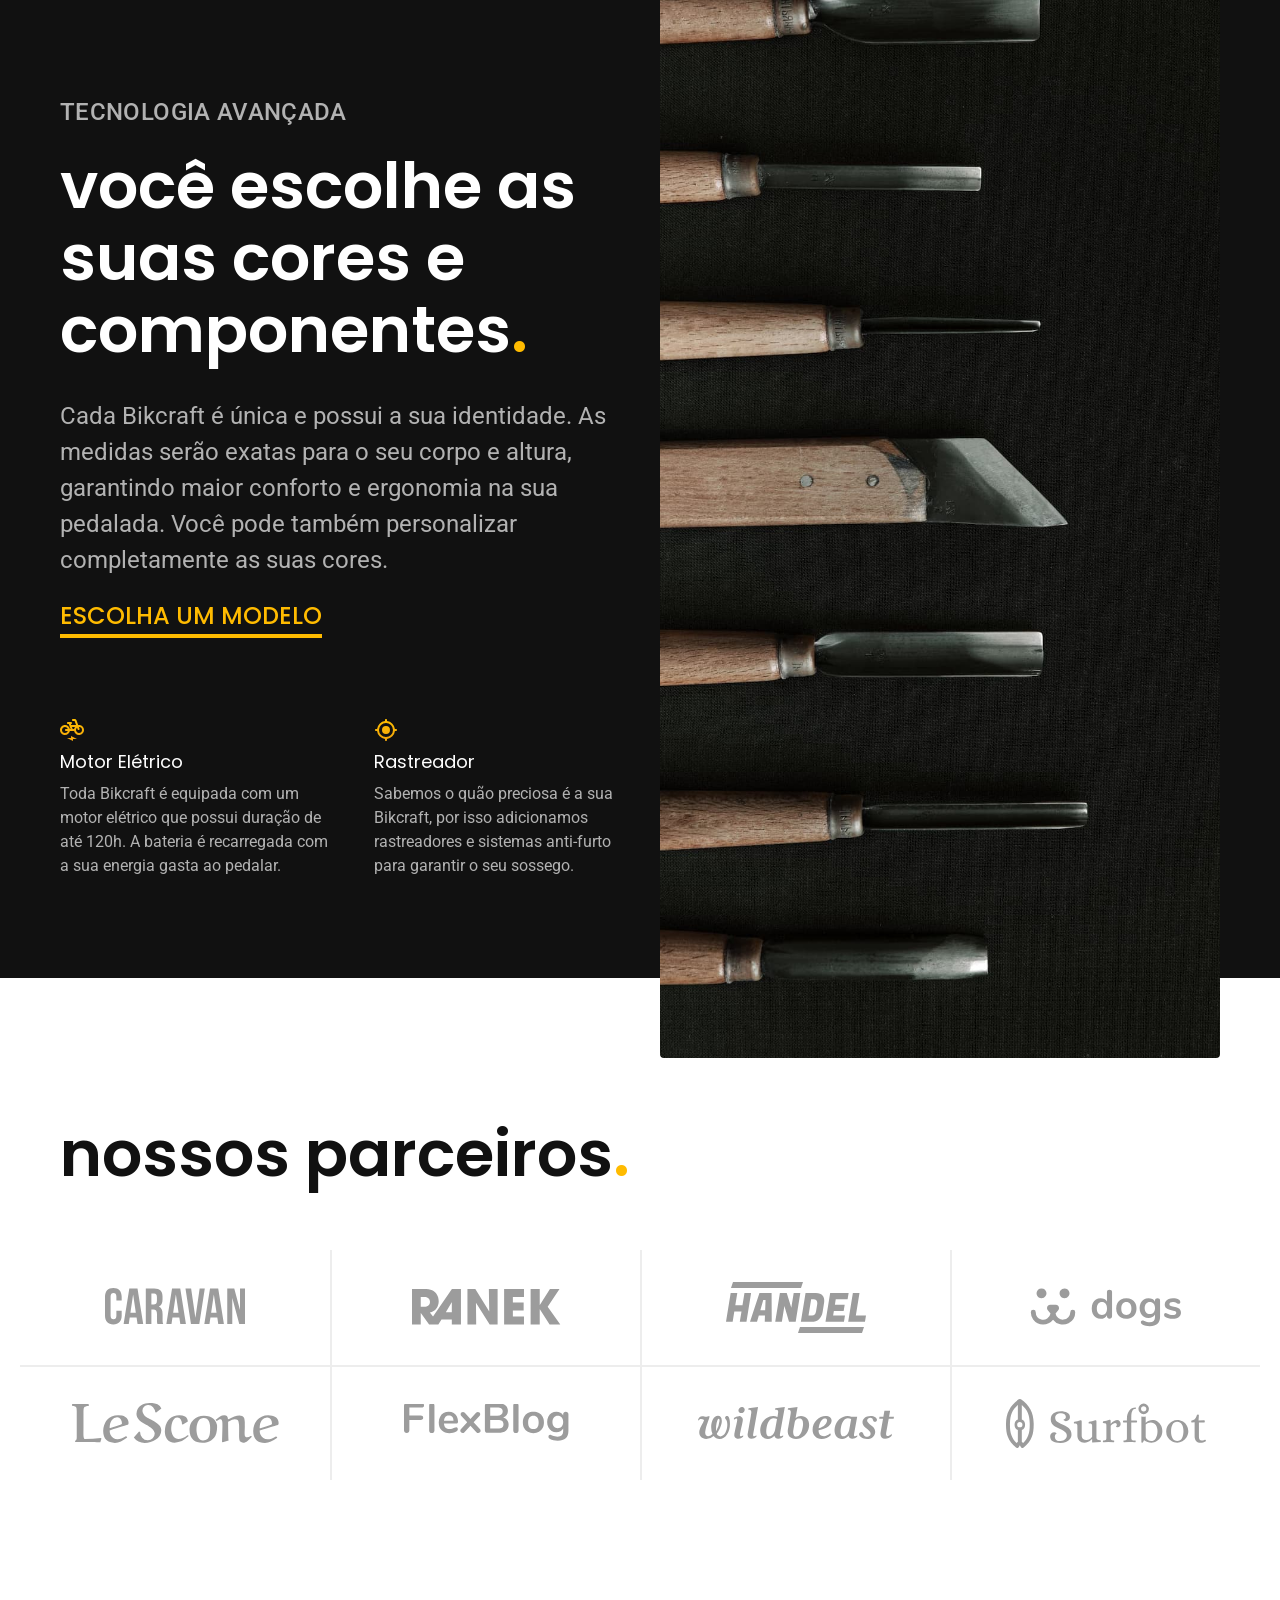
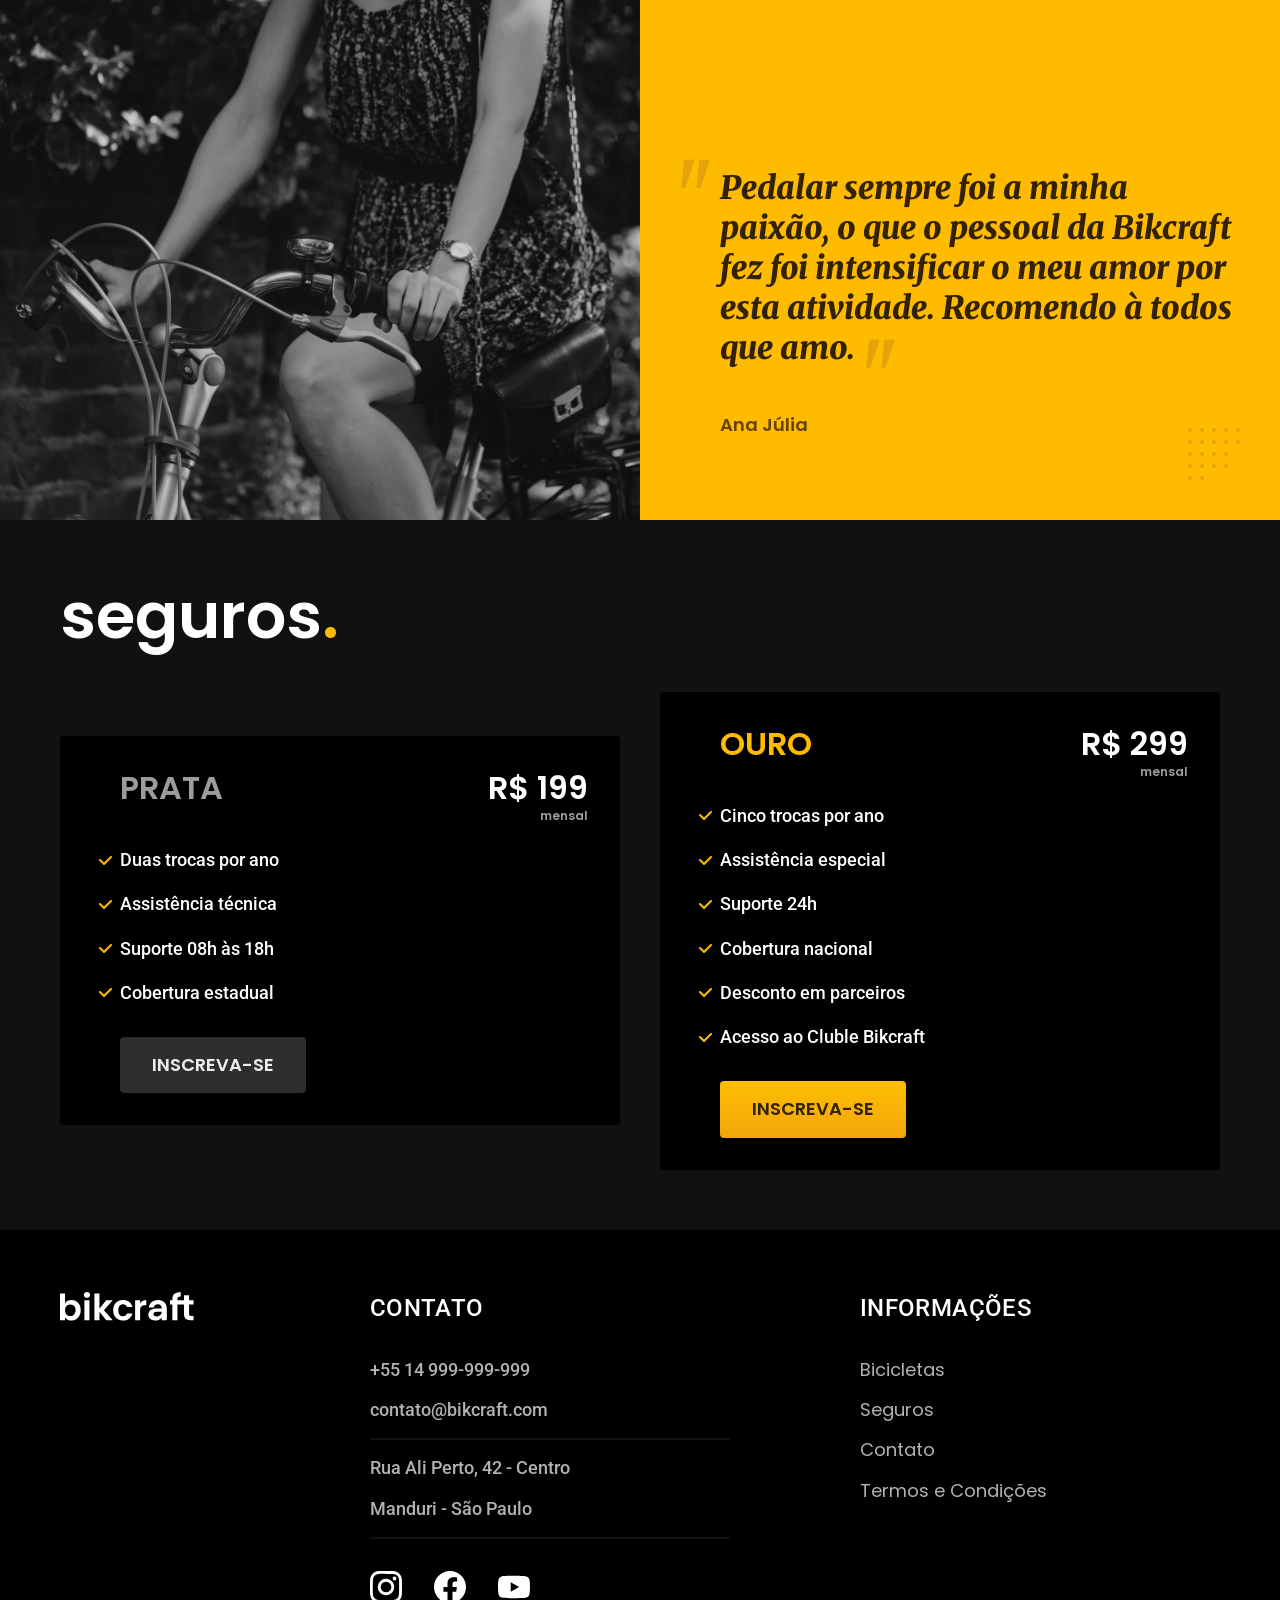
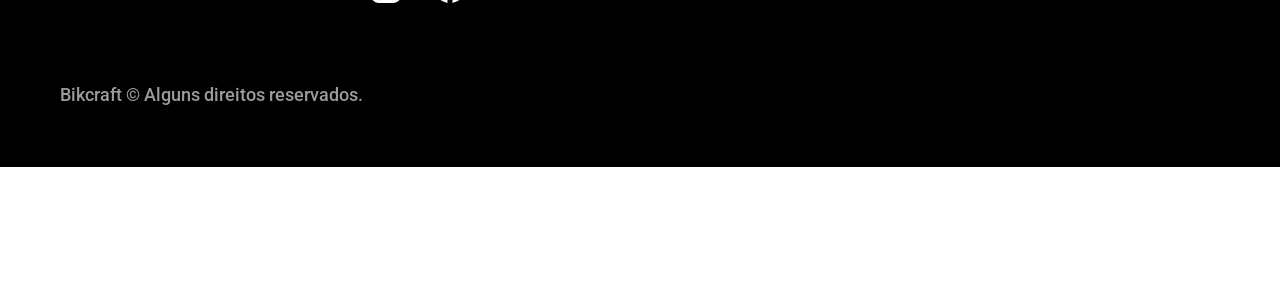
==== commit 9029298c: "fim da parte crua de html e css" ====
--- a/index.html
+++ b/index.html
@@ -7,6 +7,7 @@
     <meta name="description"
         content="Bicicletas elétricas de alta precisão e qualidade, feitas sob medida para o cliente. Explore o mundo na sua velocidade com a Bikcraft.">
     <title>Bikcraft - Bicicletas Elétricas</title>
+    <link rel="preload" href="./css/style.css" as="style">
     <link rel="stylesheet" href="./css/style.css">
     <link rel="preconnect" href="https://fonts.googleapis.com">
     <link rel="preconnect" href="https://fonts.gstatic.com" crossorigin>
@@ -17,7 +18,7 @@
     <header class="header-bg">
         <div class="container header">
             <a href="./index.html">
-                <img src="./img/bikcraft.svg" alt="logo bikcraft">
+                <img src="./img/bikcraft.svg" width="136" height="32" alt="logo bikcraft">
             </a>
 
             <nav aria-label="primária">
@@ -38,9 +39,10 @@
                 <p class="font-2-l cor-5">Bicicletas elétricas de alta precisão e qualidade, feitas sob medida para você. Explore o mundo na sua velocidade com a Bikcraft.</p>
                 <a class="button" href="./bicicletas.html">Escolha a sua</a>
             </div>
-            <div>
-                <img src="./img/fotos/introducao.jpg" alt="Bicicleta elétrica preta.">
-            </div>
+            <picture>
+                <source media="(max-width: 800px)" srcset="./img/bicicletas/nimbus.jpg">
+                <img src="./img/fotos/introducao.jpg" width="1280" height="1600" alt="Bicicleta elétrica preta.">
+            </picture>
         </div>
 
     </main>
@@ -50,21 +52,21 @@
         <ul>
             <li>
                 <a href="./bicicletas/magic.html">
-                    <img src="./img/bicicletas/magic-home.jpg" alt="Bicicleta preta">
+                    <img src="./img/bicicletas/magic-home.jpg" width="920" height="1040" alt="Bicicleta preta">
                     <h3 class="font-1-xl">Magic Might</h3>
                     <span class="font-2-m cor-8">R$ 2499</span>
                 </a>
             </li>
             <li>
                 <a href="./bicicletas/nimbus.html">
-                    <img src="./img/bicicletas/nimbus-home.jpg" alt="Bicicleta preta">
+                    <img src="./img/bicicletas/nimbus-home.jpg" width="920" height="1040" alt="Bicicleta preta">
                     <h3 class="font-1-xl">Nimbus Stark</h3>
                     <span class="font-2-m cor-8">R$ 4999</span>
                 </a>
             </li>
             <li>
                 <a href="./bicicletas/nebula.html">
-                    <img src="./img/bicicletas/nebula-home.jpg" alt="Bicicleta branca">
+                    <img src="./img/bicicletas/nebula-home.jpg" width="920" height="1040" alt="Bicicleta branca">
                     <h3 class="font-1-xl">Nebula Cosmic</h3>
                     <span class="font-2-m cor-8">R$ 3999</span>
                 </a>
@@ -81,19 +83,19 @@
                 <a class="tecnologia_conteudo_link" href="./bicicletas.html">Escolha um modelo</a>
                 <div class="tecnologia_conteudo_vantagens">
                     <div>
-                        <img class="tecnologia_conteudo_vantagens_image" src="./img/icones/eletrica.svg" alt="">
+                        <img class="tecnologia_conteudo_vantagens_image" src="./img/icones/eletrica.svg" width="24" height="24" alt="">
                         <h3 class="tecnologia_conteudo_vantagens_title font-1-m cor-0">Motor Elétrico</h3>
                         <p class="font-2-s cor-5">Toda Bikcraft é equipada com um motor elétrico que possui duração de até 120h. A bateria é recarregada com a sua energia gasta ao pedalar.</p>
                     </div>
                     <div>
-                        <img class="tecnologia_conteudo_vantagens_image" src="./img/icones/rastreador.svg" alt="">
+                        <img class="tecnologia_conteudo_vantagens_image" src="./img/icones/rastreador.svg" width="24" height="24" alt="">
                         <h3 class="tecnologia_conteudo_vantagens_title font-1-m cor-0">Rastreador</h3>
                         <p class="font-2-s cor-5">Sabemos o quão preciosa é a sua Bikcraft, por isso adicionamos rastreadores e sistemas anti-furto para garantir o seu sossego.</p>
                     </div>
                 </div>
             </div>
             <div class="tecnologia_image">
-                <img src="./img/fotos/tecnologia.jpg" alt="">
+                <img src="./img/fotos/tecnologia.jpg" width="1200" height="1920" alt="">
             </div>
 
         </div>
@@ -102,21 +104,21 @@
     <section class="parceiros" aria-label="Nossos Parceiros">
         <h2 class="container font-1-xxl">nossos parceiros<span class="cor-p1">.</span></h2>
         <ul>
-            <li><img src="./img/parceiros/caravan.svg" alt="Caravan"></li>
-            <li><img src="./img/parceiros/ranek.svg" alt="Ranek"></li>
-            <li><img src="./img/parceiros/handel.svg" alt="Handel"></li>
-            <li><img src="./img/parceiros/dogs.svg" alt="Dogs"></li>
-            <li><img src="./img/parceiros/lescone.svg" alt="LeScone"></li>
-            <li><img src="./img/parceiros/flexblog.svg" alt="FlexBlog"></li>
-            <li><img src="./img/parceiros/wildbeast.svg" alt="Wildbeast"></li>
-            <li><img src="./img/parceiros/surfbot.svg" alt="Surfbot"></li>
+            <li><img src="./img/parceiros/caravan.svg" width="140" height="38" alt="Caravan"></li>
+            <li><img src="./img/parceiros/ranek.svg" width="149" height="36" alt="Ranek"></li>
+            <li><img src="./img/parceiros/handel.svg" width="140" height="50" alt="Handel"></li>
+            <li><img src="./img/parceiros/dogs.svg" width="152" height="39" alt="Dogs"></li>
+            <li><img src="./img/parceiros/lescone.svg" width="208" height="41" alt="LeScone"></li>
+            <li><img src="./img/parceiros/flexblog.svg" width="165" height="38" alt="FlexBlog"></li>
+            <li><img src="./img/parceiros/wildbeast.svg" width="196" height="34" alt="Wildbeast"></li>
+            <li><img src="./img/parceiros/surfbot.svg" width="200" height="49" alt="Surfbot"></li>
         </ul>
         
     </section>
 
     <section class="depoimento" aria-label="Depoimento">
         <div>
-            <img src="./img/fotos/depoimento.jpg" alt="Pessoa pedalando uma bicicleta Bikcraft">
+            <img src="./img/fotos/depoimento.jpg" width="1560" height="1360" alt="Pessoa pedalando uma bicicleta Bikcraft">
         </div>
         <div class="depoimento_conteudo">
             <blockquote class="font-1-xl cor-p5">
@@ -161,7 +163,7 @@
     <footer class="footer-bg">
         <div class="container footer">
             <a class="footer_logo" href="./index.html">
-                <img class="footer_image" src="./img/bikcraft.svg" alt="logo bikcraft">
+                <img class="footer_image" src="./img/bikcraft.svg" width="136" height="32" alt="logo bikcraft">
             </a>
             <div class="footer_contato">
                 <h3 class="font-2-l-b cor-0">Contato</h3>
@@ -173,13 +175,13 @@
                 </ul>
                 <div class="footer_contato_redes">
                     <a href="">
-                        <img src="./img/redes/instagram.svg" alt="Instagram">
+                        <img src="./img/redes/instagram.svg" width="32" height="32" alt="Instagram">
                     </a>
                     <a href="">
-                        <img src="./img/redes/facebook.svg" alt="Facebook">
+                        <img src="./img/redes/facebook.svg" width="32" height="32" alt="Facebook">
                     </a>
                     <a href="">
-                        <img src="./img/redes/youtube.svg" alt="Youtube">
+                        <img src="./img/redes/youtube.svg" width="32" height="32" alt="Youtube">
                     </a>
                 </div>
             </div>
--- a/css/style.css
+++ b/css/style.css
@@ -10,6 +10,7 @@
 
 /* Utilidades */
 @import "./utilidades/componentes.css";
+@import "./utilidades/formulario.css";
 
 /* Home */
 @import "./home/introducao.css";
@@ -30,5 +31,12 @@
 @import "./seguros/vantagens.css";
 @import "./seguros/perguntas.css";
 
+/* Contato */
+@import "./contato/contato.css";
+@import "./contato/lojas.css";
+
+/* Orçamento */
+@import "./orcamento/orcamento.css";
+
 /* Termos e Condições */
 @import "./termos/termos.css";
--- a/css/style.css
+++ b/css/style.css
@@ -10,6 +10,7 @@
 
 /* Utilidades */
 @import "./utilidades/componentes.css";
+@import "./utilidades/formulario.css";
 
 /* Home */
 @import "./home/introducao.css";
@@ -30,5 +31,12 @@
 @import "./seguros/vantagens.css";
 @import "./seguros/perguntas.css";
 
+/* Contato */
+@import "./contato/contato.css";
+@import "./contato/lojas.css";
+
+/* Orçamento */
+@import "./orcamento/orcamento.css";
+
 /* Termos e Condições */
 @import "./termos/termos.css";
